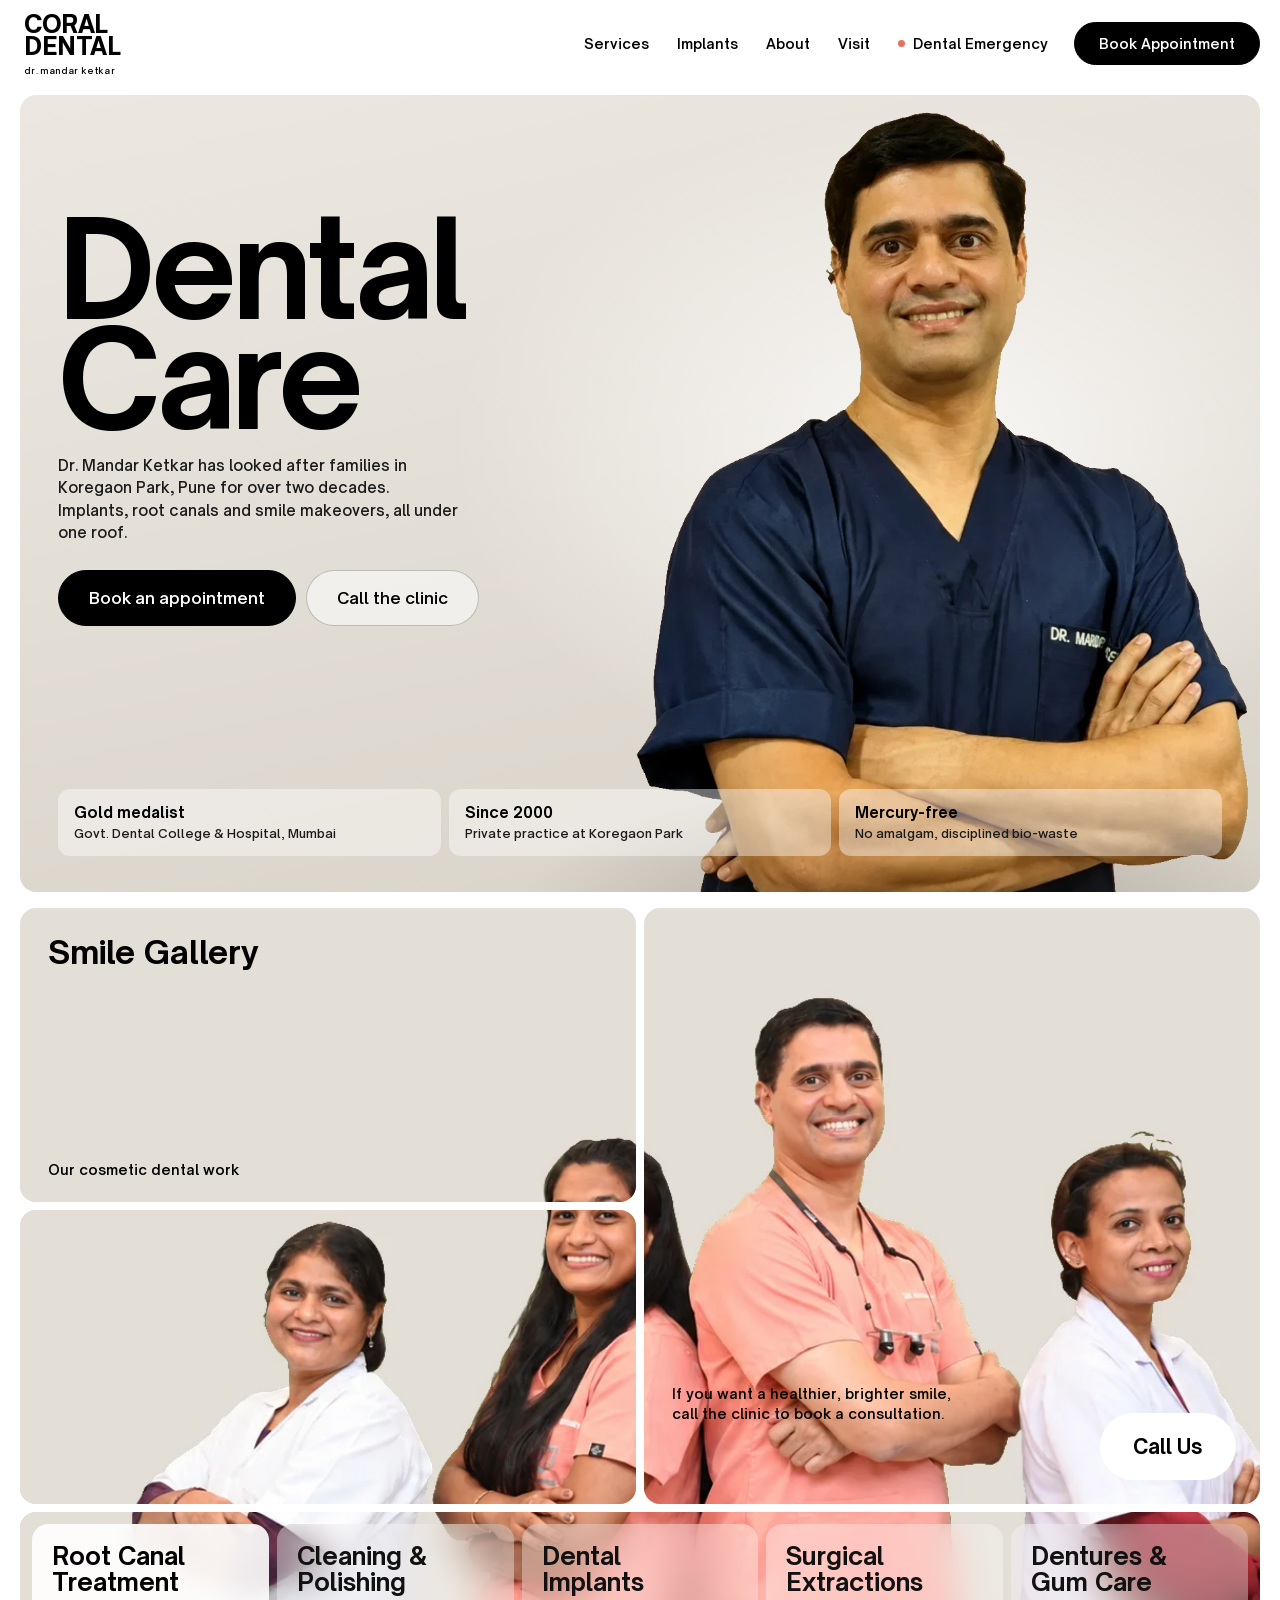
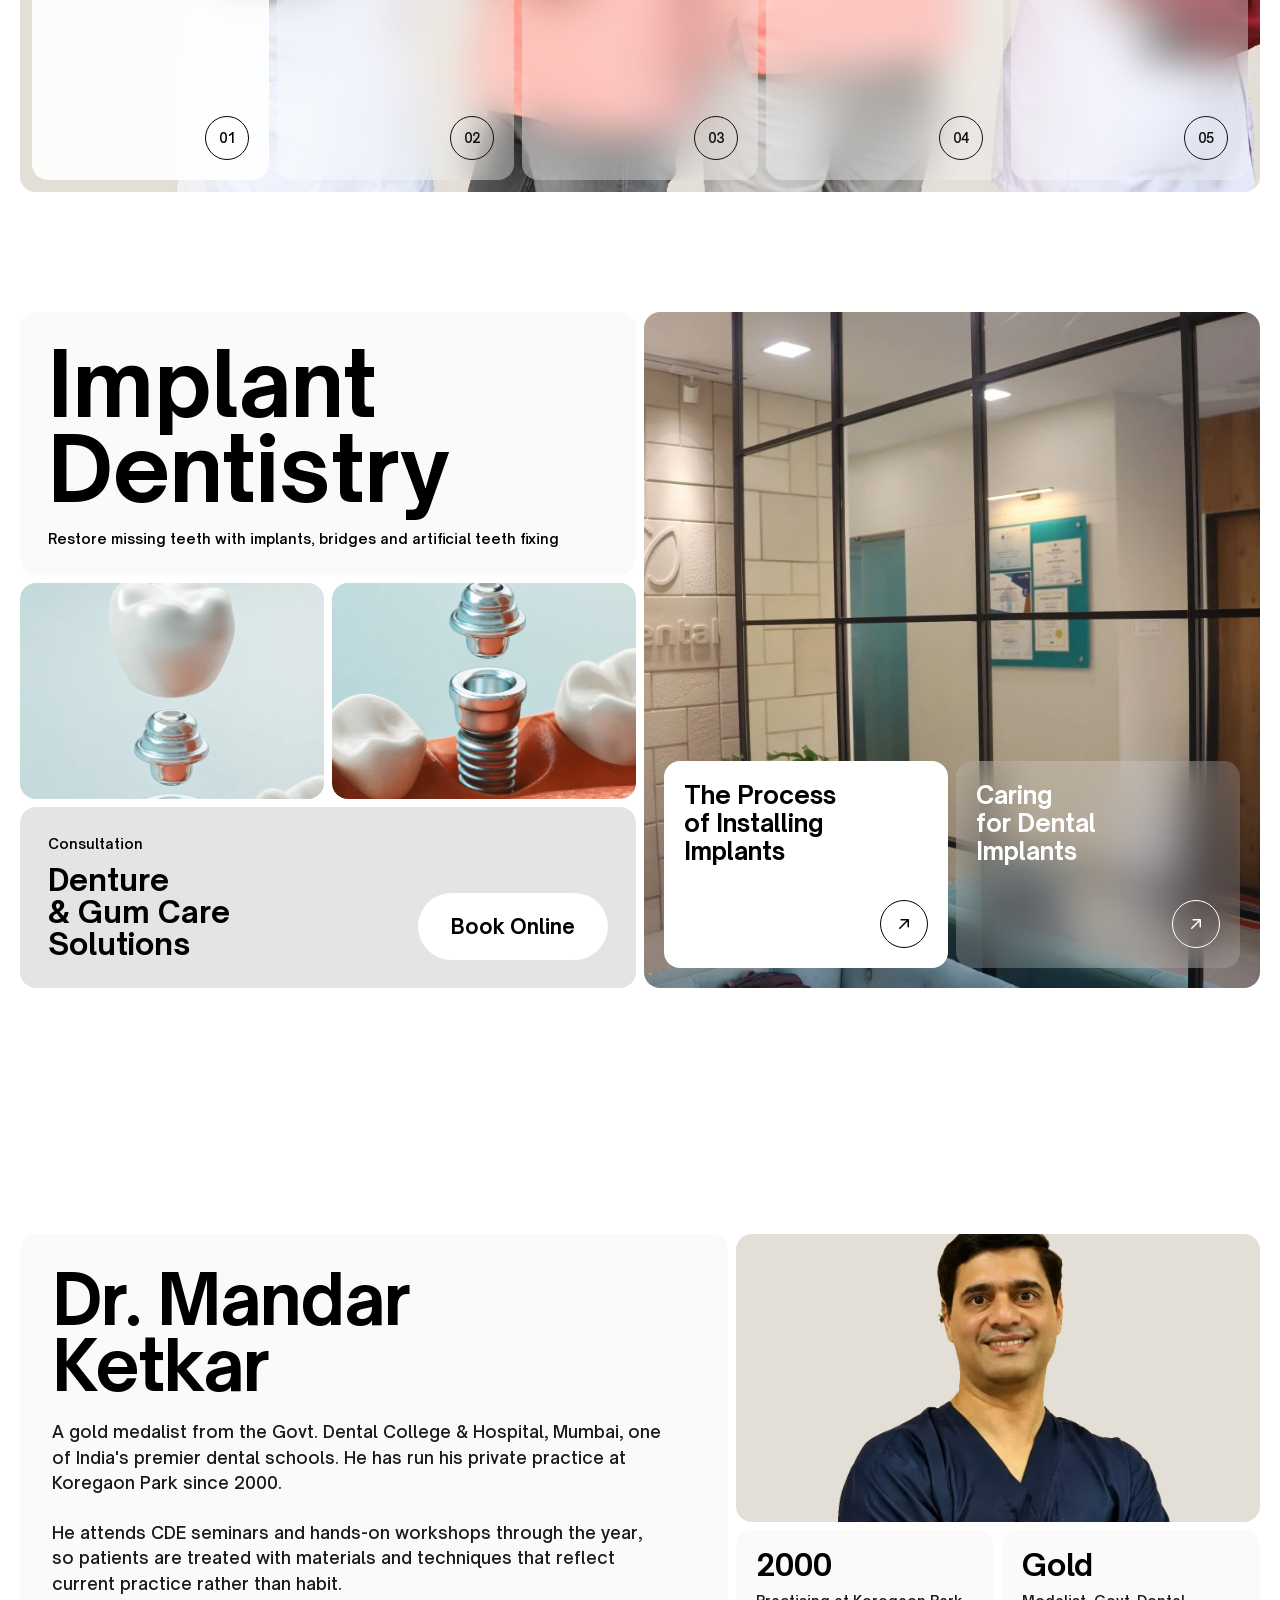
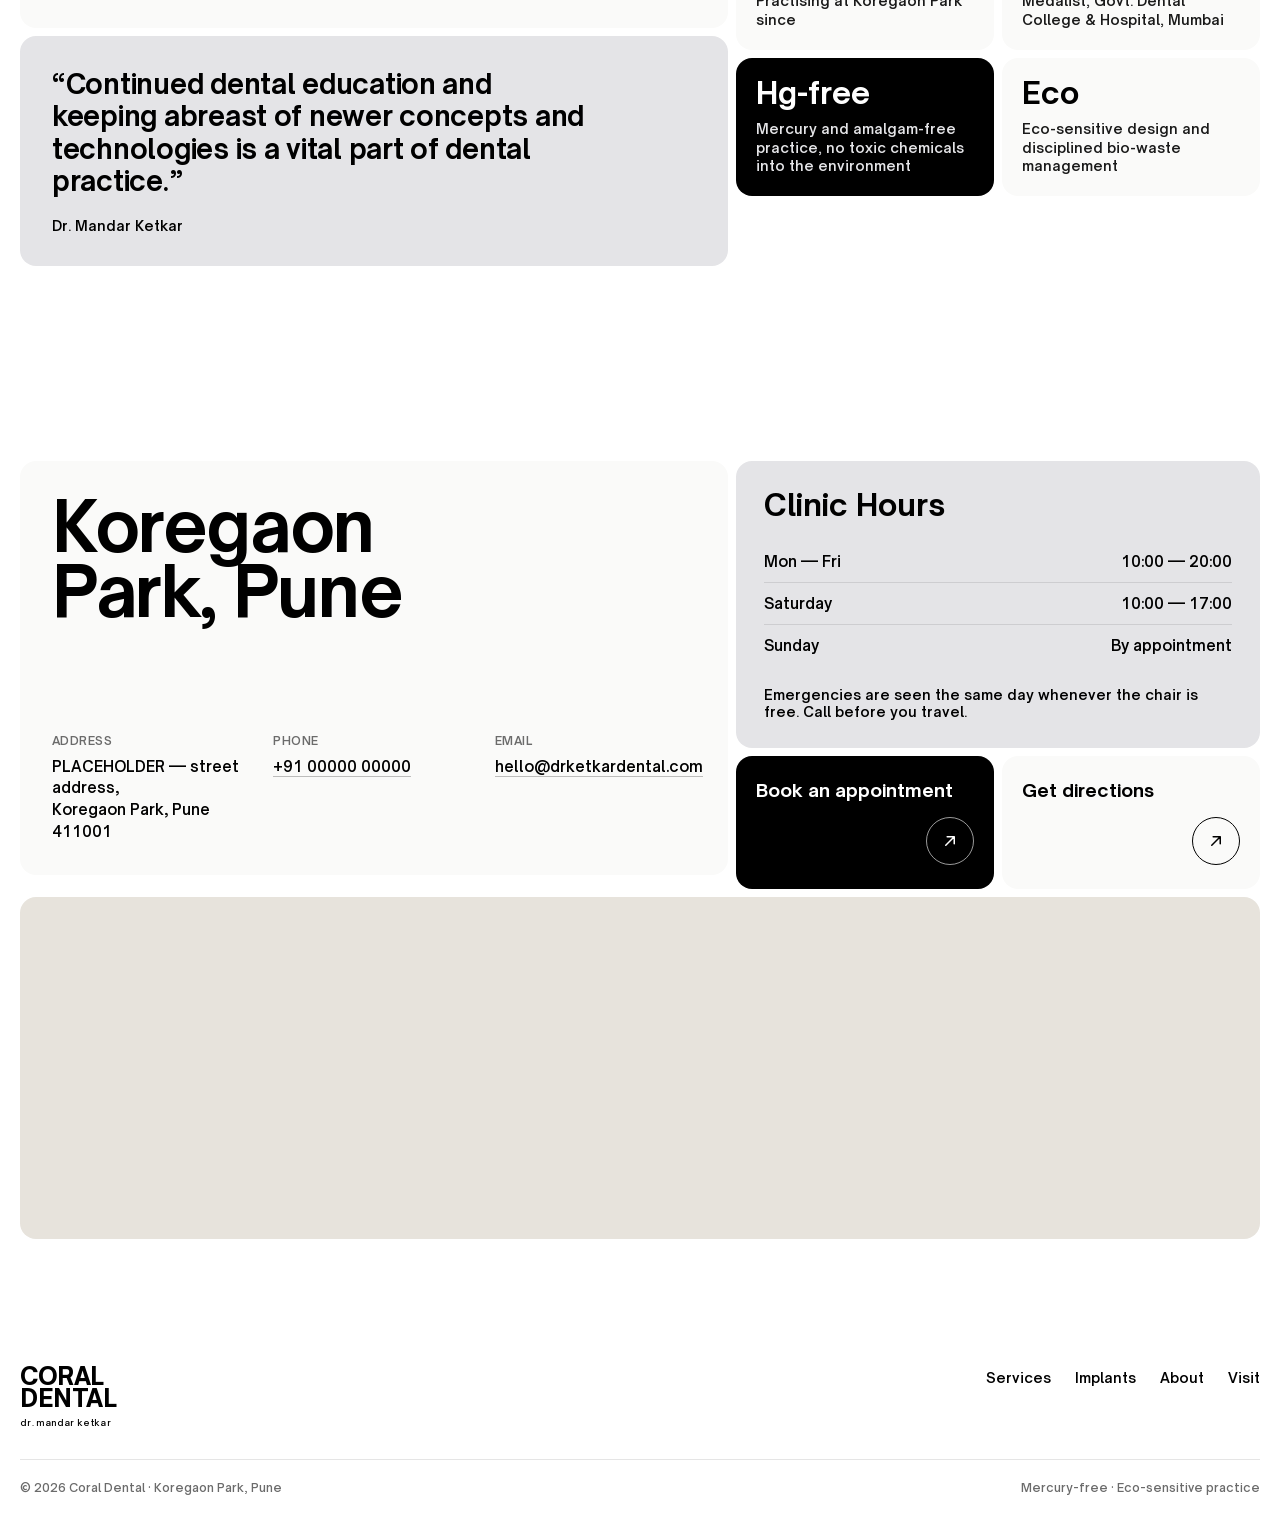
==== index.html @ dda23f28 "feat: photo-backdrop mobile layout, drop splash and makeover caption Mobile is where this clinic wil" ====
<!DOCTYPE html>
<html lang="en">
<head>
<script>document.documentElement.className = 'js';</script>
<meta charset="utf-8">
<meta name="viewport" content="width=device-width, initial-scale=1, viewport-fit=cover">
<title>Coral Dental — Dr. Mandar Ketkar · Implant &amp; Family Dentistry, Koregaon Park, Pune</title>
<meta name="description" content="Coral Dental, the practice of Dr. Mandar Ketkar, gold medalist from Govt. Dental College &amp; Hospital, Mumbai. Implants, root canals, smile makeovers and gentle family dentistry at Koregaon Park, Pune since 2000. Mercury-free practice.">
<meta name="theme-color" content="#ffffff">
<!-- PLACEHOLDER canonical — repoint at the clinic's own domain once it is live -->
<link rel="canonical" href="https://skipary.github.io/Drketan/">

<!-- Open Graph / social -->
<meta property="og:type" content="website">
<meta property="og:title" content="Coral Dental, Dr. Mandar Ketkar · Koregaon Park, Pune">
<meta property="og:description" content="Professional dental care with modern equipment and gentle hands. Implants, root canals and smile makeovers since 2000.">
<meta property="og:image" content="https://skipary.github.io/Drketan/assets/img/clinic-interior.webp">
<meta property="og:url" content="https://skipary.github.io/Drketan/">
<meta name="twitter:card" content="summary_large_image">

<link rel="icon" href="data:image/svg+xml,%3Csvg xmlns='http://www.w3.org/2000/svg' viewBox='0 0 32 32'%3E%3Crect width='32' height='32' rx='8' fill='%23E8705F'/%3E%3Ctext x='16' y='23' font-family='system-ui,sans-serif' font-size='18' font-weight='800' fill='%23fff' text-anchor='middle'%3EC%3C/text%3E%3C/svg%3E">

<!-- Open Sauce One is self-hosted (see assets/fonts/OFL.txt) — the design's
     typeface, real weights, no third-party font CDN. -->
<link rel="preload" as="font" type="font/woff2" href="assets/fonts/open-sauce-one-600.woff2" crossorigin>
<link rel="preload" as="font" type="font/woff2" href="assets/fonts/open-sauce-one-700.woff2" crossorigin>
<link rel="preload" as="image" href="assets/img/hero-doctor.webp" fetchpriority="high">
<link rel="stylesheet" href="styles/base.css">
<link rel="stylesheet" href="styles/sections.css">
<link rel="stylesheet" href="styles/content.css">
</head>
<body>

<!--
  ─────────────────────────────────────────────────────────────
  TODO before go-live — replace the placeholder contact details.
  They appear in: the JSON-LD block below, the .site-header,
  the #visit section, the booking dialog and the footer.
  Search for "PLACEHOLDER" to find every one.
  ─────────────────────────────────────────────────────────────
-->
<script type="application/ld+json">
{
  "@context": "https://schema.org",
  "@type": "Dentist",
  "name": "Coral Dental",
  "description": "Family and implant dentistry at Koregaon Park, Pune. Mercury-free, eco-sensitive practice run by Dr. Mandar Ketkar since 2000.",
  "url": "https://skipary.github.io/Drketan/",
  "image": "https://skipary.github.io/Drketan/assets/img/clinic-interior.webp",
  "telephone": "+91-00000-00000",
  "priceRange": "₹₹",
  "address": {
    "@type": "PostalAddress",
    "streetAddress": "PLACEHOLDER — street address",
    "addressLocality": "Koregaon Park, Pune",
    "addressRegion": "Maharashtra",
    "postalCode": "411001",
    "addressCountry": "IN"
  },
  "founder": { "@type": "Person", "name": "Dr. Mandar Ketkar", "jobTitle": "Dental Surgeon" },
  "medicalSpecialty": "Dentistry",
  "availableService": [
    { "@type": "MedicalProcedure", "name": "Root Canal Treatment" },
    { "@type": "MedicalProcedure", "name": "Cleaning & Polishing" },
    { "@type": "MedicalProcedure", "name": "Dental Implants" },
    { "@type": "MedicalProcedure", "name": "Surgical Extractions" },
    { "@type": "MedicalProcedure", "name": "Dentures & Gum Care" }
  ],
  "openingHoursSpecification": [
    { "@type": "OpeningHoursSpecification", "dayOfWeek": ["Monday","Tuesday","Wednesday","Thursday","Friday"], "opens": "10:00", "closes": "20:00" },
    { "@type": "OpeningHoursSpecification", "dayOfWeek": "Saturday", "opens": "10:00", "closes": "17:00" }
  ]
}
</script>

<a class="skip-link" href="#main">Skip to content</a>

<header class="site-header" id="siteHeader">
  <a class="logo" href="#top" aria-label="Coral Dental — home">
    <span class="logo__line">Coral</span>
    <span class="logo__line">Dental</span>
    <span class="logo__sub">dr. mandar ketkar</span>
  </a>

  <nav class="site-nav" id="siteNav" aria-label="Primary">
    <a href="#services">Services</a>
    <a href="#implants">Implants</a>
    <a href="#about">About</a>
    <a href="#visit">Visit</a>
    <!-- PLACEHOLDER phone -->
    <a class="nav-emergency" href="tel:+910000000000"><span class="pulse" aria-hidden="true"></span>Dental Emergency</a>
    <button class="btn btn--dark" data-book>Book Appointment</button>
  </nav>

  <button class="nav-toggle" id="navToggle" aria-expanded="false" aria-controls="siteNav" aria-label="Open menu">
    <span></span><span></span>
  </button>
</header>

<main id="main">

  <!-- ── 1. Hero ─────────────────────────────────────────── -->
  <section class="sect sect--hero" id="top" data-sect="1">
    <div class="hero-panel">
      <div class="hero-glow" aria-hidden="true"></div>
      <div class="mask" data-mask="1" data-mobile-pos="50% 100%" data-mobile-size="contain"></div>
      <div class="hero-ground" aria-hidden="true"></div>

      <div class="hero-block">
        <h1 class="hero-title">
          <span class="rise" style="--i:0">Dental</span>
          <span class="rise" style="--i:1">Care</span>
        </h1>
        <p class="hero-lede rise" style="--i:2">Dr. Mandar Ketkar has looked after families in Koregaon Park, Pune for over two decades. Implants, root canals and smile makeovers, all under one roof.</p>
        <div class="hero-cta rise" style="--i:3">
          <button class="btn btn--dark btn--lg" data-book>Book an appointment</button>
          <!-- PLACEHOLDER phone -->
          <a class="btn btn--ghost btn--lg" href="tel:+910000000000">Call the clinic</a>
        </div>
      </div>

      <ul class="hero-proof rise" style="--i:4">
        <li><strong>Gold medalist</strong><span>Govt. Dental College &amp; Hospital, Mumbai</span></li>
        <li><strong>Since 2000</strong><span>Private practice at Koregaon Park</span></li>
        <li><strong>Mercury-free</strong><span>No amalgam, disciplined bio-waste</span></li>
      </ul>
    </div>
  </section>

  <!-- ── 2. Team + services ──────────────────────────────── -->
  <section class="sect sect--services" id="services" data-sect="2" aria-labelledby="servicesHeading">
    <div class="services-grid">

      <div class="tile tile--gallery">
        <div class="mask" data-mask="2" data-focal="0.5" data-mobile-pos="50% 18%"></div>
        <h2 class="tile__title" id="servicesHeading">Smile Gallery</h2>
        <span class="tile__note">Our cosmetic dental work</span>
      </div>

      <div class="tile tile--call">
        <div class="mask" data-mask="2" data-focal="0.5" data-mobile-pos="58% 14%"></div>
        <p class="tile__copy">If you want a healthier, brighter smile, <br>call the clinic to book a consultation.</p>
        <!-- PLACEHOLDER phone -->
        <a class="btn btn--light tile__cta" href="tel:+910000000000">Call Us</a>
      </div>

      <!-- No caption here: the type was covering two of the team's faces. -->
      <div class="tile tile--makeover">
        <div class="mask" data-mask="2" data-focal="0.5"></div>
      </div>

      <div class="tile tile--treatments">
        <div class="mask" data-mask="2" data-focal="0.5" data-mobile-pos="50% 26%"></div>
        <ul class="treatments">
          <li class="treatment treatment--solid"><h3>Root Canal <br>Treatment</h3><span class="treatment__num">01</span></li>
          <li class="treatment"><h3>Cleaning &amp; <br>Polishing</h3><span class="treatment__num">02</span></li>
          <li class="treatment"><h3>Dental <br>Implants</h3><span class="treatment__num">03</span></li>
          <li class="treatment"><h3>Surgical <br>Extractions</h3><span class="treatment__num">04</span></li>
          <li class="treatment"><h3>Dentures &amp; <br>Gum Care</h3><span class="treatment__num">05</span></li>
        </ul>
      </div>

    </div>
  </section>

  <!-- ── 3. Implant dentistry ────────────────────────────── -->
  <section class="sect sect--implants" id="implants" data-sect="3" aria-labelledby="implantsHeading">
    <div class="implants-grid">

      <div class="implants-col">
        <div class="card card--paper implants-intro">
          <h2 class="display" id="implantsHeading">Implant<br>Dentistry</h2>
          <p class="card__note">Restore missing teeth with implants, bridges and artificial teeth fixing</p>
        </div>

        <div class="implants-shots">
          <figure><img src="assets/img/implant-1.webp" alt="Close-up of a dental implant crown being seated" loading="lazy" width="1280" height="1280"></figure>
          <figure><img src="assets/img/implant-2.webp" alt="Cross-section showing a titanium implant post in the jaw" loading="lazy" width="1280" height="1280"></figure>
        </div>

        <div class="card card--mist implants-consult">
          <div>
            <p class="card__note">Consultation</p>
            <h3 class="card__heading">Denture<br>&amp; Gum Care<br>Solutions</h3>
          </div>
          <button class="btn btn--light" data-book>Book Online</button>
        </div>
      </div>

      <div class="implants-photo">
        <img src="assets/img/clinic-interior.webp" alt="Reception and waiting area at Coral Dental" loading="lazy" width="1280" height="853">
        <div class="photo-cards">
          <article class="photo-card">
            <h4>The Process<br>of Installing<br>Implants</h4>
            <span class="arrow" aria-hidden="true"><svg width="14" height="14" viewBox="0 0 14 14" fill="none"><path d="M1 7h12m0 0L8 2m5 5L8 12" stroke="currentColor" stroke-width="1.5" stroke-linecap="round" stroke-linejoin="round"/></svg></span>
          </article>
          <article class="photo-card photo-card--glass">
            <h4>Caring<br>for Dental<br>Implants</h4>
            <span class="arrow" aria-hidden="true"><svg width="14" height="14" viewBox="0 0 14 14" fill="none"><path d="M1 7h12m0 0L8 2m5 5L8 12" stroke="currentColor" stroke-width="1.5" stroke-linecap="round" stroke-linejoin="round"/></svg></span>
          </article>
        </div>
      </div>

    </div>
  </section>

  <!-- ── 4. About Dr. Ketkar ─────────────────────────────── -->
  <section class="sect sect--about" id="about" data-sect="4" aria-labelledby="aboutHeading">
    <div class="about-grid">

      <div class="about-col">
        <div class="card card--paper about-bio">
          <div>
            <h2 class="display display--tight" id="aboutHeading">Dr. Mandar<br>Ketkar</h2>
            <p class="prose">A gold medalist from the Govt. Dental College &amp; Hospital, Mumbai, one of India's premier dental schools. He has run his private practice at Koregaon Park since 2000.</p>
          </div>
          <p class="prose">He attends CDE seminars and hands-on workshops through the year, so patients are treated with materials and techniques that reflect current practice rather than habit.</p>
        </div>

        <blockquote class="card card--mist about-quote">
          <p>“Continued dental education and keeping abreast of newer concepts and technologies is a vital part of dental practice.”</p>
          <cite>Dr. Mandar Ketkar</cite>
        </blockquote>
      </div>

      <div class="about-col">
        <div class="about-portrait">
          <img src="assets/img/hero-doctor.webp" alt="Portrait of Dr. Mandar Ketkar" loading="lazy" width="1254" height="1254">
        </div>

        <div class="facts">
          <div class="fact"><span class="fact__value">2000</span><span class="fact__label">Practising at Koregaon Park since</span></div>
          <div class="fact"><span class="fact__value">Gold</span><span class="fact__label">Medalist, Govt. Dental College &amp; Hospital, Mumbai</span></div>
          <div class="fact fact--dark"><span class="fact__value">Hg-free</span><span class="fact__label">Mercury and amalgam-free practice, no toxic chemicals into the environment</span></div>
          <div class="fact"><span class="fact__value">Eco</span><span class="fact__label">Eco-sensitive design and disciplined bio-waste management</span></div>
        </div>
      </div>

    </div>
  </section>

  <!-- ── 5. Visit ────────────────────────────────────────── -->
  <section class="sect sect--visit" id="visit" data-sect="5" aria-labelledby="visitHeading">
    <div class="visit-grid">

      <div class="card card--paper visit-intro">
        <div>
          <h2 class="display display--tight" id="visitHeading">Koregaon<br>Park, Pune</h2>
        </div>
        <dl class="visit-details">
          <div>
            <dt>Address</dt>
            <!-- PLACEHOLDER address -->
            <dd>PLACEHOLDER — street address,<br>Koregaon Park, Pune 411001</dd>
          </div>
          <div>
            <dt>Phone</dt>
            <!-- PLACEHOLDER phone -->
            <dd><a href="tel:+910000000000">+91 00000 00000</a></dd>
          </div>
          <div>
            <dt>Email</dt>
            <!-- PLACEHOLDER email -->
            <dd><a href="mailto:hello@drketkardental.com">hello@drketkardental.com</a></dd>
          </div>
        </dl>
      </div>

      <div class="visit-col">
        <div class="card card--mist visit-hours">
          <h3 class="card__heading">Clinic Hours</h3>
          <ul class="hours">
            <li><span>Mon — Fri</span><span>10:00 — 20:00</span></li>
            <li><span>Saturday</span><span>10:00 — 17:00</span></li>
            <li><span>Sunday</span><span>By appointment</span></li>
          </ul>
          <p class="card__note">Emergencies are seen the same day whenever the chair is free. Call before you travel.</p>
        </div>

        <div class="visit-actions">
          <button class="card card--dark action" data-book>
            <span class="action__label">Book an appointment</span>
            <span class="arrow arrow--light" aria-hidden="true"><svg width="14" height="14" viewBox="0 0 14 14" fill="none"><path d="M1 7h12m0 0L8 2m5 5L8 12" stroke="currentColor" stroke-width="1.5" stroke-linecap="round" stroke-linejoin="round"/></svg></span>
          </button>
          <!-- PLACEHOLDER map query -->
          <a class="card card--paper action" href="https://www.google.com/maps/search/?api=1&query=Dr+Ketkar+Dental+Clinic+Koregaon+Park+Pune" target="_blank" rel="noopener">
            <span class="action__label">Get directions</span>
            <span class="arrow" aria-hidden="true"><svg width="14" height="14" viewBox="0 0 14 14" fill="none"><path d="M1 7h12m0 0L8 2m5 5L8 12" stroke="currentColor" stroke-width="1.5" stroke-linecap="round" stroke-linejoin="round"/></svg></span>
          </a>
        </div>
      </div>

      <div class="visit-map">
        <!-- PLACEHOLDER map query — swap for the clinic's exact pin -->
        <iframe
          title="Map showing Coral Dental in Koregaon Park, Pune"
          src="https://www.google.com/maps?q=Koregaon%20Park%2C%20Pune&output=embed"
          loading="lazy" referrerpolicy="no-referrer-when-downgrade"></iframe>
      </div>

    </div>
  </section>

</main>

<footer class="site-footer">
  <div class="footer-top">
    <a class="logo logo--footer" href="#top">
      <span class="logo__line">Coral</span>
      <span class="logo__line">Dental</span>
      <span class="logo__sub">dr. mandar ketkar</span>
    </a>
    <nav class="footer-nav" aria-label="Footer">
      <a href="#services">Services</a>
      <a href="#implants">Implants</a>
      <a href="#about">About</a>
      <a href="#visit">Visit</a>
    </nav>
  </div>
  <div class="footer-bottom">
    <span>© <span id="year">2026</span> Coral Dental · Koregaon Park, Pune</span>
    <span>Mercury-free · Eco-sensitive practice</span>
  </div>
</footer>

<!-- Booking: no backend, so the form hands off to WhatsApp or the phone -->
<dialog class="booking" id="booking" aria-labelledby="bookingTitle">
  <form method="dialog" class="booking__close-form">
    <button class="booking__close" aria-label="Close">&times;</button>
  </form>
  <h2 class="card__heading" id="bookingTitle">Book an<br>appointment</h2>
  <p class="card__note">Send the details straight to the clinic — we confirm the slot by reply.</p>
  <form class="booking__form" id="bookingForm">
    <label>Your name
      <input type="text" name="name" required autocomplete="name" placeholder="Full name">
    </label>
    <label>Phone
      <input type="tel" name="phone" required autocomplete="tel" inputmode="tel" placeholder="+91 00000 00000">
    </label>
    <label>Treatment
      <select name="treatment">
        <option>General check-up</option>
        <option>Root canal treatment</option>
        <option>Cleaning &amp; polishing</option>
        <option>Dental implants</option>
        <option>Surgical extraction</option>
        <option>Dentures &amp; gum care</option>
        <option>Smile makeover</option>
        <option>Dental emergency</option>
      </select>
    </label>
    <label>Preferred date
      <input type="date" name="date">
    </label>
    <div class="booking__actions">
      <button type="submit" class="btn btn--dark">Send on WhatsApp</button>
      <!-- PLACEHOLDER phone -->
      <a class="btn btn--outline" href="tel:+910000000000">Call the clinic</a>
    </div>
  </form>
</dialog>

<script src="scripts/main.js" defer></script>
</body>
</html>
---- styles/base.css ----
/* ==========================================================================
   base.css — design tokens, reset, shared primitives, header, footer, dialog
   Tokens mirror the Claude Design handoff: 16px radii, 8px gutters, 20px rails.
   ========================================================================== */

/* Open Sauce One by Marcelo Magalhães, SIL OFL 1.1 — assets/fonts/OFL.txt.
   Subset to latin; only the five weights the site actually uses. */
@font-face { font-family: 'Open Sauce One'; src: url('../assets/fonts/open-sauce-one-400.woff2') format('woff2'); font-weight: 400; font-style: normal; font-display: swap; }
@font-face { font-family: 'Open Sauce One'; src: url('../assets/fonts/open-sauce-one-500.woff2') format('woff2'); font-weight: 500; font-style: normal; font-display: swap; }
@font-face { font-family: 'Open Sauce One'; src: url('../assets/fonts/open-sauce-one-600.woff2') format('woff2'); font-weight: 600; font-style: normal; font-display: swap; }
@font-face { font-family: 'Open Sauce One'; src: url('../assets/fonts/open-sauce-one-700.woff2') format('woff2'); font-weight: 700; font-style: normal; font-display: swap; }
@font-face { font-family: 'Open Sauce One'; src: url('../assets/fonts/open-sauce-one-800.woff2') format('woff2'); font-weight: 800; font-style: normal; font-display: swap; }

:root {
  --ink:        #000;
  --ink-soft:   #1a1a1a;
  --ink-mute:   #6b6b6b;
  --paper:      #fafaf9;   /* light card */
  --mist:       #e4e4e7;   /* grey card */
  --sand:       #e3ded6;   /* photo backdrop */
  --sand-warm:  #e7e3dc;
  --white:      #fff;

  /* The clinic is named Coral and the team wears it — sampled from the
     scrubs in team-section2.webp. Accent only; too light for body text. */
  --coral:      #e8705f;
  --coral-deep: #b8442f;   /* passes AA on light surfaces */

  --gap:  8px;
  --rail: 20px;
  --r:    16px;
  --r-pill: 9999px;

  --header-h: 96px;
  --ease: cubic-bezier(0.16, 1, 0.3, 1);

  --fs-body: 14px;
  --fs-prose: 17px;
}

@media (max-width: 900px) {
  :root { --rail: 12px; --header-h: 84px; }
}

*, *::before, *::after { box-sizing: border-box; }

html {
  scroll-behavior: smooth;
  scroll-padding-top: calc(var(--header-h) + 8px);
  -webkit-text-size-adjust: 100%;
}

body {
  margin: 0;
  background: var(--white);
  color: var(--ink);
  font-family: 'Open Sauce One', system-ui, -apple-system, sans-serif;
  font-size: var(--fs-body);
  -webkit-font-smoothing: antialiased;
  -moz-osx-font-smoothing: grayscale;
  overflow-x: hidden;
}

h1, h2, h3, h4, p, figure, blockquote, dl, dd { margin: 0; }
ul { margin: 0; padding: 0; list-style: none; }
img { max-width: 100%; display: block; }
button { font: inherit; color: inherit; }

a { color: inherit; text-decoration: none; transition: color .2s; }
a:hover { color: var(--ink-mute); }

:focus-visible {
  outline: 2px solid var(--ink);
  outline-offset: 3px;
  border-radius: 4px;
}

/* Browser chrome ships with defaults that belong to no design system.
   Selection, caret, scrollbar and numerals are part of the page too. */
::selection { background: var(--coral); color: var(--white); }
::-moz-selection { background: var(--coral); color: var(--white); }

html {
  caret-color: var(--ink);
  scrollbar-width: thin;
  scrollbar-color: rgba(0, 0, 0, .32) transparent;
}
::-webkit-scrollbar { width: 10px; height: 10px; }
::-webkit-scrollbar-track { background: transparent; }
::-webkit-scrollbar-thumb {
  background: rgba(0, 0, 0, .26);
  border: 3px solid var(--white);
  border-radius: var(--r-pill);
}
::-webkit-scrollbar-thumb:hover { background: rgba(0, 0, 0, .45); }

.skip-link {
  position: fixed; top: 8px; left: 8px; z-index: 200;
  padding: 10px 16px; background: var(--ink); color: var(--white);
  border-radius: var(--r-pill); font-weight: 600;
  transform: translateY(-200%); transition: transform .2s;
}
.skip-link:focus-visible { transform: none; color: var(--white); }

/* ── Buttons ────────────────────────────────────────────────────────────── */

.btn {
  display: inline-flex; align-items: center; justify-content: center;
  border: 1px solid transparent; border-radius: var(--r-pill);
  font-family: inherit; font-weight: 600; white-space: nowrap; cursor: pointer;
  transition: background-color .2s, color .2s, transform .2s, border-color .2s;
}
.btn--dark {
  padding: 12px 24px; font-size: 14px;
  background: var(--ink); border-color: var(--ink); color: var(--white);
}
.btn--dark:hover { background: var(--white); color: var(--ink); }

.btn--light {
  padding: 20px 32px; font-size: 20px; font-weight: 700;
  background: var(--white); color: var(--ink);
}
.btn--light:hover { transform: scale(1.05); color: var(--ink); }

.btn--outline {
  padding: 12px 24px; font-size: 14px;
  background: transparent; border-color: var(--ink); color: var(--ink);
}
.btn--outline:hover { background: var(--ink); color: var(--white); }

.btn--ghost {
  background: rgba(255, 255, 255, .55);
  border-color: rgba(0, 0, 0, .22);
  color: var(--ink);
  backdrop-filter: blur(10px);
  -webkit-backdrop-filter: blur(10px);
}
.btn--ghost:hover { background: var(--ink); border-color: var(--ink); color: var(--white); }

.btn--lg { padding: 17px 30px; font-size: 16px; }

/* ── Entrance ───────────────────────────────────────────────────────────── */
/* Guarded on html.js so a failed script can never leave the hero blank. */

.js .rise { opacity: 0; transform: translateY(20px); }
.js [data-ready] .rise { animation: rise .75s var(--ease) forwards; animation-delay: calc(var(--i, 0) * 75ms); }
@keyframes rise { to { opacity: 1; transform: none; } }

/* ── Header ─────────────────────────────────────────────────────────────── */

.site-header {
  position: fixed; top: 0; left: 0; right: 0; z-index: 50;
  display: flex; align-items: center; justify-content: space-between;
  padding: 12px var(--rail) 12px 24px;
  background: rgba(255, 255, 255, .82);
  backdrop-filter: blur(12px);
  -webkit-backdrop-filter: blur(12px);
  transition: transform .35s var(--ease), box-shadow .3s;
}
.site-header[data-hidden] { transform: translateY(-102%); }
.site-header[data-scrolled] { box-shadow: 0 1px 0 rgba(0, 0, 0, .07); }

.logo { display: flex; flex-direction: column; }
.logo:hover { color: inherit; }
.logo__line {
  font-size: 24px; font-weight: 800; text-transform: uppercase;
  letter-spacing: -.02em; line-height: 1;
}
.logo__line + .logo__line { margin-top: -2px; }
.logo__sub { font-size: 9px; font-weight: 500; line-height: 1; margin-top: 8px; letter-spacing: .04em; }

.site-nav { display: flex; align-items: center; gap: 24px; }
/* padding keeps text links at a 24px minimum tap target */
.site-nav > a { display: inline-flex; align-items: center; min-height: 26px; padding: 5px 2px; font-size: 14px; font-weight: 600; }

.nav-emergency { display: inline-flex; align-items: center; gap: 8px; }
.pulse {
  width: 7px; height: 7px; border-radius: 50%; background: var(--coral);
  box-shadow: 0 0 0 0 rgba(232, 112, 95, .6);
  animation: pulse 2s infinite;
}
@keyframes pulse {
  70%  { box-shadow: 0 0 0 8px rgba(232, 112, 95, 0); }
  100% { box-shadow: 0 0 0 0 rgba(232, 112, 95, 0); }
}

.nav-toggle {
  display: none;
  width: 44px; height: 44px; padding: 0;
  background: none; border: 1px solid var(--ink); border-radius: var(--r-pill);
  cursor: pointer;
}
.nav-toggle span {
  display: block; width: 18px; height: 1.5px; margin: 4px auto;
  background: var(--ink); transition: transform .3s var(--ease), opacity .2s;
}
.nav-toggle[aria-expanded="true"] span:first-child { transform: translateY(5.5px) rotate(45deg); }
.nav-toggle[aria-expanded="true"] span:last-child  { transform: translateY(-5.5px) rotate(-45deg); }

@media (max-width: 900px) {
  .nav-toggle { display: block; }
  .site-nav {
    position: fixed; inset: var(--header-h) 0 auto 0;
    flex-direction: column; align-items: stretch; gap: 0;
    padding: 8px var(--rail) 20px;
    background: rgba(255, 255, 255, .98);
    backdrop-filter: blur(16px);
    -webkit-backdrop-filter: blur(16px);
    box-shadow: 0 20px 40px -24px rgba(0, 0, 0, .35);
    transform: translateY(-8px); opacity: 0; visibility: hidden;
    transition: opacity .25s var(--ease), transform .25s var(--ease), visibility .25s;
  }
  .site-nav[data-open] { transform: none; opacity: 1; visibility: visible; }
  .site-nav > a { padding: 16px 4px; font-size: 20px; font-weight: 700; border-bottom: 1px solid rgba(0, 0, 0, .08); }
  .site-nav .btn--dark { margin-top: 16px; padding: 16px 24px; font-size: 16px; }
}

/* ── Footer ─────────────────────────────────────────────────────────────── */

.site-footer { padding: 64px var(--rail) 28px; }
.footer-top {
  display: flex; flex-wrap: wrap; align-items: flex-start;
  justify-content: space-between; gap: 32px;
  padding-bottom: 32px; border-bottom: 1px solid rgba(0, 0, 0, .1);
}
.footer-nav { display: flex; flex-wrap: wrap; gap: 8px 24px; font-size: 14px; font-weight: 600; }
.footer-nav a { display: inline-flex; align-items: center; min-height: 26px; }
.footer-bottom {
  display: flex; flex-wrap: wrap; justify-content: space-between; gap: 8px;
  padding-top: 20px; font-size: 12px; font-weight: 500; color: var(--ink-mute);
}

/* ── Booking dialog ─────────────────────────────────────────────────────── */

.booking {
  width: min(440px, calc(100vw - 24px));
  padding: 32px; border: none; border-radius: var(--r);
  background: var(--paper); color: var(--ink);
}
.booking::backdrop { background: rgba(0, 0, 0, .45); backdrop-filter: blur(4px); }
.booking[open] { animation: dialog-in .35s var(--ease); }
@keyframes dialog-in { from { opacity: 0; transform: translateY(12px) scale(.98); } }

.booking__close-form { position: absolute; top: 16px; right: 16px; }
.booking__close {
  width: 36px; height: 36px; padding: 0; font-size: 22px; line-height: 1;
  background: none; border: 1px solid rgba(0, 0, 0, .2); border-radius: var(--r-pill);
  cursor: pointer; transition: background-color .2s, color .2s;
}
.booking__close:hover { background: var(--ink); color: var(--white); }

.booking .card__note { margin: 12px 0 20px; }
.booking__form { display: flex; flex-direction: column; gap: 14px; }
.booking__form label {
  display: flex; flex-direction: column; gap: 6px;
  font-size: 13px; font-weight: 600;
}
.booking__form input,
.booking__form select {
  padding: 13px 14px; font: inherit; font-size: 15px; font-weight: 500;
  background: var(--white); color: var(--ink);
  border: 1px solid rgba(0, 0, 0, .16); border-radius: 10px;
}
.booking__form input:focus-visible,
.booking__form select:focus-visible { outline-offset: 0; border-color: var(--ink); }
.booking__actions { display: flex; flex-wrap: wrap; gap: 10px; margin-top: 6px; }
.booking__actions .btn { flex: 1; }

/* Scroll reveals start at opacity 0 via JS; make sure print never catches a
   section mid-reveal. */
@media print {
  .rise { opacity: 1 !important; transform: none !important; animation: none !important; }
  .site-header, .booking { display: none !important; }
}

/* ── Motion preferences ─────────────────────────────────────────────────── */

@media (prefers-reduced-motion: reduce) {
  html { scroll-behavior: auto; }
  *, *::before, *::after {
    animation-duration: .001ms !important;
    animation-iteration-count: 1 !important;
    transition-duration: .001ms !important;
  }
}
---- styles/sections.css ----
/* ==========================================================================
   sections.css — the two viewport-locked sections that share one photograph
   across their tiles (hero + services). Positioning of `.mask` is computed in
   scripts/main.js; everything else lives here.
   ========================================================================== */

.sect {
  width: 100%;
  padding: var(--gap) var(--rail);
  display: flex;
  flex-direction: column;
  gap: var(--gap);
}

.mask {
  position: absolute;
  inset: 0;
  background-color: var(--sand);
  background-repeat: no-repeat;
}

/* ── 1. Hero ────────────────────────────────────────────────────────────── */

.sect--hero {
  height: 100vh;
  height: 100svh;
  overflow: hidden;
  padding-top: calc(var(--header-h) + var(--gap));
  position: relative;
}

.hero-panel {
  position: relative;
  flex: 1;
  min-height: 300px;
  border-radius: var(--r);
  overflow: hidden;
  /* the flat swatch reads as a placeholder; a warm-to-cool wash gives it air */
  background: linear-gradient(168deg, #ece8e1 0%, #e3ded6 46%, #d8d2c8 100%);
  display: flex;
  flex-direction: column;
  justify-content: center;
  padding: clamp(20px, 4vh, 48px) clamp(20px, 3vw, 44px);
  isolation: isolate;
}

/* Light bloom behind the portrait so he sits in the frame instead of on it. */
.hero-glow {
  position: absolute;
  inset: 0;
  z-index: 1;
  background: radial-gradient(58% 62% at 74% 44%, rgba(255, 255, 255, .78), rgba(255, 255, 255, 0) 68%);
}
/* …and a contact shadow where he meets the bottom edge. */
.hero-ground {
  position: absolute;
  inset: auto 0 0 0;
  z-index: 3;
  height: 26%;
  background: radial-gradient(46% 100% at 72% 118%, rgba(58, 48, 36, .3), rgba(58, 48, 36, 0) 72%);
}

.hero-panel > .mask { z-index: 2; background-color: transparent; }
.hero-panel > *:not(.hero-glow):not(.mask):not(.hero-ground) { position: relative; z-index: 10; }

.hero-block { margin-top: auto; margin-bottom: auto; }

.hero-title {
  font-size: min(clamp(3rem, 10.5vw, 10rem), 25vh);
  font-weight: 700;
  line-height: .82;
  letter-spacing: -.035em;
}
.hero-title span { display: block; }

.hero-lede {
  margin-top: clamp(16px, 2.4vh, 26px);
  max-width: 40ch;
  font-size: clamp(15px, 1.15vw, 18px);
  font-weight: 500;
  line-height: 1.5;
  text-wrap: pretty;
  color: var(--ink-soft);
}

.hero-cta { display: flex; flex-wrap: wrap; gap: 10px; margin-top: clamp(18px, 2.8vh, 30px); }

/* Glass chips echo the treatment cards in the next section. */
.hero-proof {
  display: flex;
  gap: var(--gap);
  margin-top: auto;
}
.hero-proof li {
  flex: 1;
  min-width: 0;
  padding: 14px 16px;
  border-radius: 12px;
  background: rgba(255, 255, 255, .42);
  backdrop-filter: blur(14px);
  -webkit-backdrop-filter: blur(14px);
}
.hero-proof strong { display: block; font-size: 15px; font-weight: 700; }
.hero-proof span { display: block; margin-top: 3px; font-size: 12.5px; font-weight: 500; line-height: 1.35; color: var(--ink-soft); }


/* ── 2. Team photo + treatments ─────────────────────────────────────────── */

.sect--services {
  height: 100vh;
  height: 100svh;
  overflow: hidden;
}

.services-grid {
  flex: 1;
  min-height: 0;
  display: grid;
  grid-template-columns: 1fr 1fr;
  grid-template-rows: 1fr 1fr .95fr;
  gap: var(--gap);
}

.tile { position: relative; border-radius: var(--r); overflow: hidden; }
.tile--call { grid-row: span 2; }
.tile--treatments { grid-column: span 2; }

.tile__title { position: absolute; top: 24px; left: 28px; z-index: 10; font-size: 32px; font-weight: 700; }
.tile__note  { position: absolute; bottom: 24px; left: 28px; z-index: 10; font-size: 14px; font-weight: 600; }
.tile__copy  { position: absolute; bottom: 80px; left: 28px; z-index: 10; font-size: 14px; font-weight: 600; line-height: 20px; }
.tile__cta   { position: absolute; bottom: 24px; right: 24px; z-index: 10; }

.treatments {
  position: absolute;
  inset: 0;
  z-index: 10;
  display: flex;
  gap: var(--gap);
  padding: 12px;
}

.treatment {
  flex: 1;
  min-width: 0;
  border-radius: var(--r);
  padding: 20px;
  display: flex;
  flex-direction: column;
  justify-content: space-between;
  gap: 12px;
  color: #111;
  background: rgba(255, 255, 255, .35);
  backdrop-filter: blur(20px);
  -webkit-backdrop-filter: blur(20px);
  transition: background-color .3s var(--ease), transform .3s var(--ease);
}
.treatment--solid {
  color: var(--ink);
  background: rgba(255, 255, 255, .9);
  backdrop-filter: blur(12px);
  -webkit-backdrop-filter: blur(12px);
}
.treatment:hover { background: rgba(255, 255, 255, .92); transform: translateY(-4px); }

.treatment h3 { font-size: clamp(1.1rem, 1.9vw, 2rem); font-weight: 700; line-height: 1.05; }

.treatment__num {
  align-self: flex-end;
  width: 44px;
  height: 44px;
  flex-shrink: 0;
  border-radius: var(--r-pill);
  border: 1px solid currentColor;
  display: flex;
  align-items: center;
  justify-content: center;
  font-size: 13px;
  font-weight: 600;
}

/* ── Responsive ─────────────────────────────────────────────────────────── */

@media (max-width: 1100px) {
  .treatment { padding: 16px; }
  .treatment__num { width: 38px; height: 38px; }
}

@media (max-width: 900px) {
  /* Same idea as desktop: the photograph is the backdrop and the copy sits
     over it. Scrims carry the black type across the picture — the portrait
     is a keyed cut-out, so it fades into the panel with no hard edge. */

  .sect--hero { height: auto; min-height: 100svh; }

  /* --band pins the portrait's height, the fade's end and where the copy
     starts to one number, so they cannot drift apart across devices. */
  .hero-panel {
    --band: clamp(250px, 43vh, 400px);
    padding: 20px;
    justify-content: flex-start;
  }
  .hero-panel > .mask {
    inset: 0 0 auto 0;
    height: var(--band);
  }
  .hero-glow {
    display: block;
    z-index: 4;
    background: linear-gradient(to bottom,
      rgba(235, 231, 224, 0) calc(var(--band) - 104px),
      rgba(235, 231, 224, .86) calc(var(--band) - 30px),
      #ebe7e0 var(--band));
  }
  .hero-ground { display: none; }

  .hero-block { margin: 0; padding-top: calc(var(--band) - 46px); }
  .hero-lede { max-width: none; }
  .hero-cta { flex-direction: column; align-items: stretch; gap: 8px; }
  .hero-cta .btn { width: 100%; }
  /* translucent glass reads muddy over a photograph */
  .hero-cta .btn--ghost { background: rgba(255, 255, 255, .92); }

  .hero-proof { margin-top: 26px; flex-wrap: wrap; gap: 6px; }
  .hero-proof li {
    flex: 0 0 auto;
    padding: 9px 14px;
    border-radius: var(--r-pill);
    background: rgba(255, 255, 255, .72);
  }
  .hero-proof strong { font-size: 13px; }
  .hero-proof span { display: none; }

  /* ── Services ─────────────────────────────────────────────────────────── */

  .sect--services { height: auto; overflow: visible; }
  .services-grid { grid-template-columns: 1fr; grid-template-rows: none; }
  .tile--call, .tile--treatments { grid-row: auto; grid-column: auto; }
  .tile--makeover { display: none; }  /* empty once the caption was removed */

  /* The team photo is 1559x1009. Matching that ratio means cover crops
     nothing horizontally, so all four faces stay in frame. */
  .tile--gallery { aspect-ratio: 1559 / 1009; min-height: 0; }
  .tile--call    { min-height: 52vh; }

  .tile--gallery::after,
  .tile--call::after {
    content: '';
    position: absolute;
    inset: auto 0 0 0;
    z-index: 5;
    pointer-events: none;
  }
  .tile--gallery::after {
    height: 42%;
    background: linear-gradient(to top, rgba(247, 245, 242, .97) 26%, rgba(247, 245, 242, 0));
  }
  .tile--call::after {
    height: 54%;
    background: linear-gradient(to top, rgba(247, 245, 242, .97) 34%, rgba(247, 245, 242, 0));
  }

  .tile__title { top: auto; bottom: 52px; left: 20px; font-size: clamp(26px, 7.5vw, 34px); }
  .tile__note  { bottom: 24px; left: 20px; color: var(--ink-soft); }

  .tile__copy {
    bottom: 92px;
    left: 20px;
    right: 20px;
    font-size: 16px;
    line-height: 1.4;
  }
  .tile__copy br { display: none; }
  .tile__cta {
    left: 20px;
    right: 20px;
    bottom: 22px;
    padding: 16px 24px;
    font-size: 17px;
    background: var(--coral);
    color: var(--white);
  }
  .tile__cta:hover { background: var(--white); color: var(--ink); transform: none; }

  /* All five treatments, stacked as glass cards over the team photograph. */
  .tile--treatments { padding: 10px; }
  .treatments {
    position: relative;
    z-index: 10;
    flex-direction: column;
    padding: 0;
  }
  .treatment {
    flex: 1 1 auto;
    flex-direction: row;
    align-items: center;
    justify-content: space-between;
    gap: 14px;
    padding: 15px 18px;
    background: rgba(255, 255, 255, .62);
  }
  .treatment--solid { background: rgba(255, 255, 255, .92); }
  .treatment:hover { transform: none; }
  .treatment h3 { font-size: 18px; line-height: 1.2; }
  .treatment h3 br { display: none; }
  .treatment__num { align-self: center; width: 36px; height: 36px; font-size: 12px; }
}
---- styles/content.css ----
/* ==========================================================================
   content.css — the document sections that scroll normally:
   implant dentistry, about Dr. Ketkar, and visiting the clinic.
   ========================================================================== */

/* These grids are shorter than a screen on a laptop, so centre them inside the
   full-height section rather than leaving the slack at the bottom. */
.sect--implants,
.sect--about,
.sect--visit {
  min-height: 100vh;
  height: auto;
  overflow: visible;
  justify-content: center;
}

@media (max-width: 900px) {
  .sect--implants,
  .sect--about,
  .sect--visit { min-height: 0; padding-top: 24px; padding-bottom: 24px; }
}

/* ── Shared card primitives ─────────────────────────────────────────────── */

.card { border-radius: var(--r); padding: 28px; }
.card--paper { background: var(--paper); }
.card--mist  { background: var(--mist); }
.card--dark  { background: var(--ink); color: var(--white); }

.card__note    { font-size: 14px; font-weight: 600; }
.card__heading { font-size: 30px; font-weight: 700; line-height: 32px; }

.display {
  font-size: clamp(3rem, 7vw, 6.5rem);
  font-weight: 700;
  line-height: .95;
}
.display--tight {
  font-size: clamp(2.6rem, 5.4vw, 5rem);
  letter-spacing: -.02em;
}

.prose {
  max-width: 56ch;
  font-size: var(--fs-prose);
  font-weight: 500;
  line-height: 1.5;
  text-wrap: pretty;
  color: var(--ink-soft);
}

.arrow {
  align-self: flex-end;
  width: 48px;
  height: 48px;
  flex-shrink: 0;
  border: 1px solid currentColor;
  border-radius: var(--r-pill);
  display: flex;
  align-items: center;
  justify-content: center;
  transition: transform .3s var(--ease);
}
.arrow svg { transform: rotate(-45deg); }

/* ── 3. Implant dentistry ───────────────────────────────────────────────── */

.implants-grid,
.about-grid { display: grid; align-items: start; gap: var(--gap); }
.implants-grid { grid-template-columns: 1fr 1fr; }

.implants-col { display: flex; flex-direction: column; gap: var(--gap); }

.implants-intro {
  display: flex;
  flex-direction: column;
  justify-content: space-between;
  gap: 20px;
}

.implants-shots { display: flex; gap: var(--gap); height: clamp(160px, 24vh, 280px); }
.implants-shots figure {
  flex: 1;
  min-width: 0;
  border-radius: var(--r);
  overflow: hidden;
  background: var(--sand-warm);
}
.implants-shots img { width: 100%; height: 100%; object-fit: cover; }

.implants-consult {
  display: flex;
  align-items: flex-end;
  justify-content: space-between;
  gap: 16px;
  flex-wrap: wrap;
}
.implants-consult .card__note { margin-bottom: 12px; }

.implants-photo {
  position: relative;
  border-radius: var(--r);
  overflow: hidden;
  align-self: stretch;
  min-height: 360px;
  background: var(--sand-warm);
}
.implants-photo > img { width: 100%; height: 100%; object-fit: cover; }

.photo-cards {
  position: absolute;
  bottom: 20px;
  left: 20px;
  right: 20px;
  display: flex;
  gap: var(--gap);
}

.photo-card {
  flex: 1;
  min-width: 0;
  height: clamp(150px, 23vh, 208px);
  padding: 20px;
  border-radius: var(--r);
  background: var(--white);
  display: flex;
  flex-direction: column;
  justify-content: space-between;
  gap: 12px;
}
.photo-card h4 { font-size: 24px; font-weight: 700; line-height: 28px; }
.photo-card:hover .arrow { transform: translate(3px, -3px); }

.photo-card--glass {
  background: rgba(255, 255, 255, .2);
  backdrop-filter: blur(20px);
  -webkit-backdrop-filter: blur(20px);
  color: var(--white);
}

/* ── 4. About ───────────────────────────────────────────────────────────── */

.about-grid { grid-template-columns: 1.15fr .85fr; }
.about-col { display: flex; flex-direction: column; gap: var(--gap); }

.about-bio {
  padding: 32px;
  display: flex;
  flex-direction: column;
  justify-content: space-between;
  gap: 24px;
}
.about-bio .display { margin-bottom: 22px; }

.about-quote {
  padding: 32px;
  display: flex;
  flex-direction: column;
  justify-content: center;
}
.about-quote p {
  max-width: 32ch;
  font-size: clamp(1.25rem, 2.1vw, 2rem);
  font-weight: 700;
  line-height: 1.2;
  letter-spacing: -.01em;
}
.about-quote cite { margin-top: 20px; font-size: 14px; font-weight: 600; font-style: normal; }

.about-portrait {
  border-radius: var(--r);
  overflow: hidden;
  height: clamp(220px, 32vh, 340px);
  background: var(--sand);
}
.about-portrait img { width: 100%; height: 100%; object-fit: cover; object-position: 50% 18%; }

.facts { display: grid; grid-template-columns: 1fr 1fr; gap: var(--gap); }
.fact {
  border-radius: var(--r);
  background: var(--paper);
  padding: 20px;
  display: flex;
  flex-direction: column;
  justify-content: space-between;
  gap: 12px;
}
.fact__value { font-size: 30px; font-weight: 700; line-height: 1; font-variant-numeric: tabular-nums; }
.fact__label { font-size: 14px; font-weight: 600; line-height: 1.35; color: var(--ink-soft); }
.fact--dark { background: var(--ink); }
.fact--dark .fact__value { color: var(--white); }
.fact--dark .fact__label { color: var(--mist); }

/* ── 5. Visit ───────────────────────────────────────────────────────────── */

.visit-grid {
  display: grid;
  grid-template-columns: 1.15fr .85fr;
  grid-template-areas: "intro side" "map map";
  align-items: start;
  gap: var(--gap);
}
.visit-intro { grid-area: intro; }
.visit-col   { grid-area: side; display: flex; flex-direction: column; gap: var(--gap); }
.visit-map   { grid-area: map; }

.visit-intro {
  padding: 32px;
  display: flex;
  flex-direction: column;
  justify-content: space-between;
  gap: 32px;
  min-height: clamp(320px, 46vh, 460px);
}

.visit-details { display: grid; grid-template-columns: repeat(auto-fit, minmax(190px, 1fr)); gap: 20px; }
.visit-details dt { font-size: 12px; font-weight: 600; letter-spacing: .04em; text-transform: uppercase; color: var(--ink-mute); }
.visit-details dd { margin-top: 8px; font-size: 15px; font-weight: 600; line-height: 1.45; }
.visit-details a { border-bottom: 1px solid rgba(0, 0, 0, .25); }

.visit-hours { padding: 28px; }
.visit-hours .card__heading { margin-bottom: 20px; }
.hours { margin-bottom: 20px; }
.hours li {
  display: flex;
  justify-content: space-between;
  gap: 16px;
  padding: 11px 0;
  font-size: 15px;
  font-weight: 600;
  font-variant-numeric: tabular-nums;
  border-bottom: 1px solid rgba(0, 0, 0, .1);
}
.hours li:last-child { border-bottom: none; }

.visit-actions { display: grid; grid-template-columns: 1fr 1fr; gap: var(--gap); }
.action {
  padding: 24px 20px;
  min-height: 132px;
  display: flex;
  flex-direction: column;
  justify-content: space-between;
  align-items: stretch;
  gap: 16px;
  border: none;
  text-align: left;
  cursor: pointer;
  transition: transform .3s var(--ease);
}
.action:hover { transform: translateY(-3px); color: inherit; }
.action:hover .arrow { transform: translate(3px, -3px); }
.action__label { font-size: 18px; font-weight: 700; line-height: 1.2; }
.arrow--light { border-color: rgba(255, 255, 255, .6); }

.visit-map {
  border-radius: var(--r);
  overflow: hidden;
  background: var(--sand-warm);
  height: clamp(260px, 38vh, 420px);
}
.visit-map iframe { width: 100%; height: 100%; border: 0; display: block; filter: grayscale(1) contrast(1.05); }
.visit-map:hover iframe { filter: none; }

/* ── Responsive ─────────────────────────────────────────────────────────── */

@media (max-width: 1100px) {
  .implants-grid,
  .about-grid { grid-template-columns: 1fr; }
  .visit-grid { grid-template-columns: 1fr; grid-template-areas: "intro" "side" "map"; }
  .implants-photo { min-height: clamp(420px, 60vh, 620px); }
  .about-portrait { height: clamp(280px, 42vh, 420px); }
}

@media (max-width: 700px) {
  .card { padding: 22px; }
  .about-bio, .about-quote, .visit-intro { padding: 24px; }
  .card__heading { font-size: 26px; line-height: 30px; }

  .implants-consult { align-items: flex-start; flex-direction: column; }
  .implants-consult .btn--light { align-self: stretch; padding: 18px 28px; font-size: 18px; }

  .photo-cards { flex-direction: column; bottom: 12px; left: 12px; right: 12px; }
  .photo-card { height: auto; flex-direction: row; align-items: center; padding: 16px; }
  .photo-card h4 { font-size: 19px; line-height: 23px; }
  .photo-card .arrow { align-self: center; width: 40px; height: 40px; }

  .facts { grid-template-columns: 1fr; }
  .fact { min-height: 104px; }
  .visit-actions { grid-template-columns: 1fr; }
}
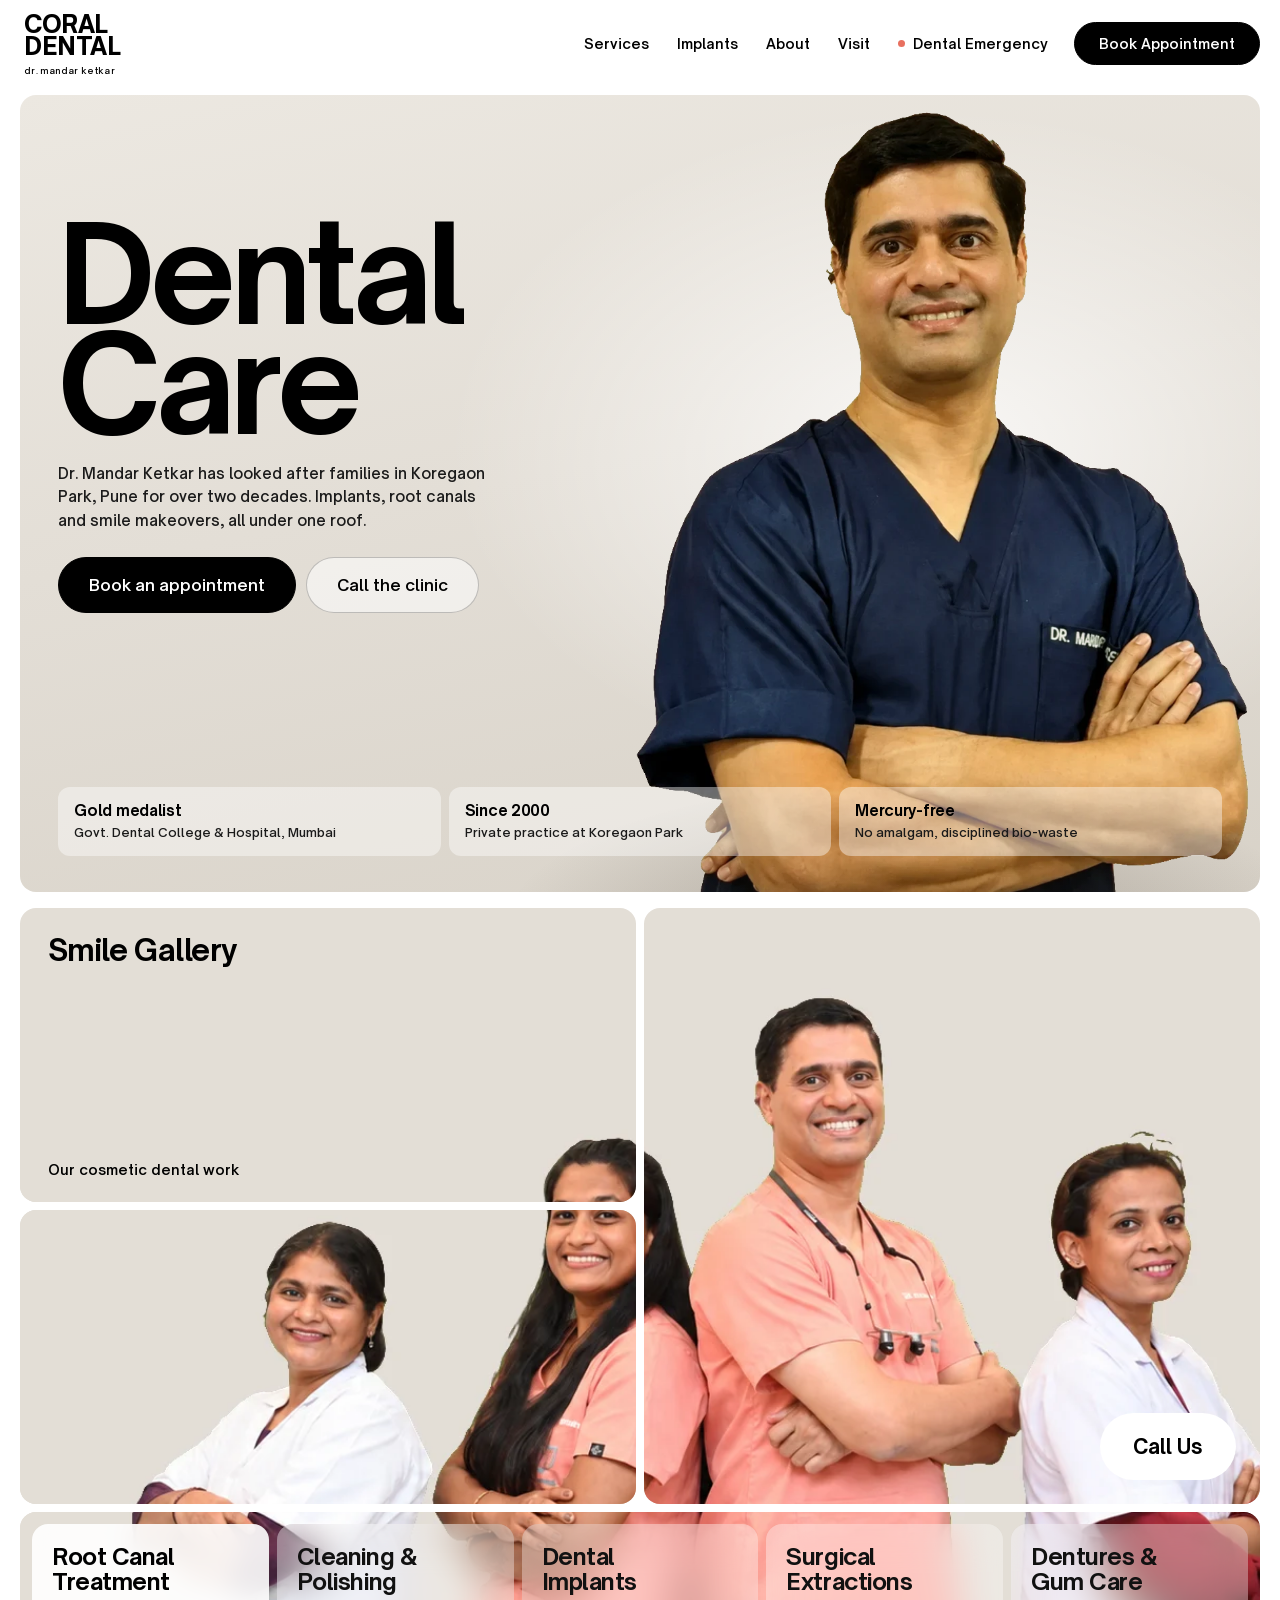
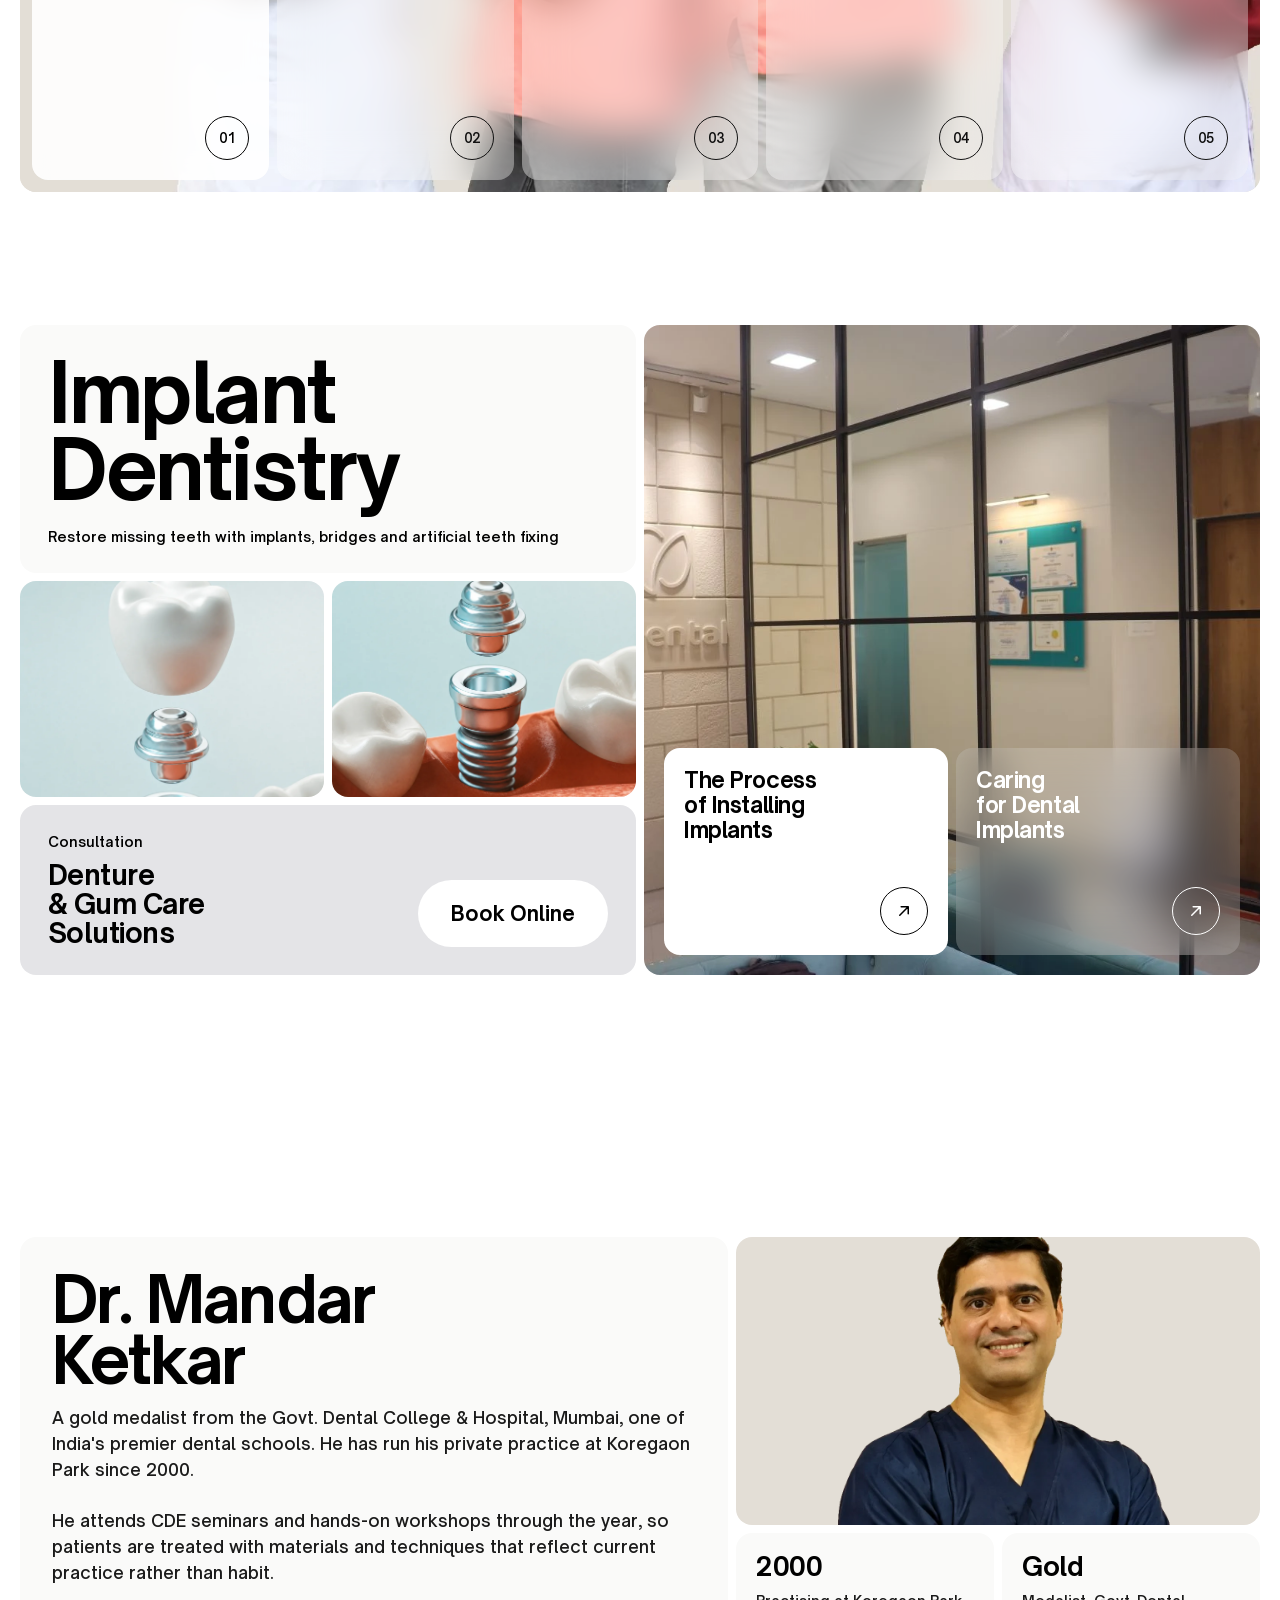
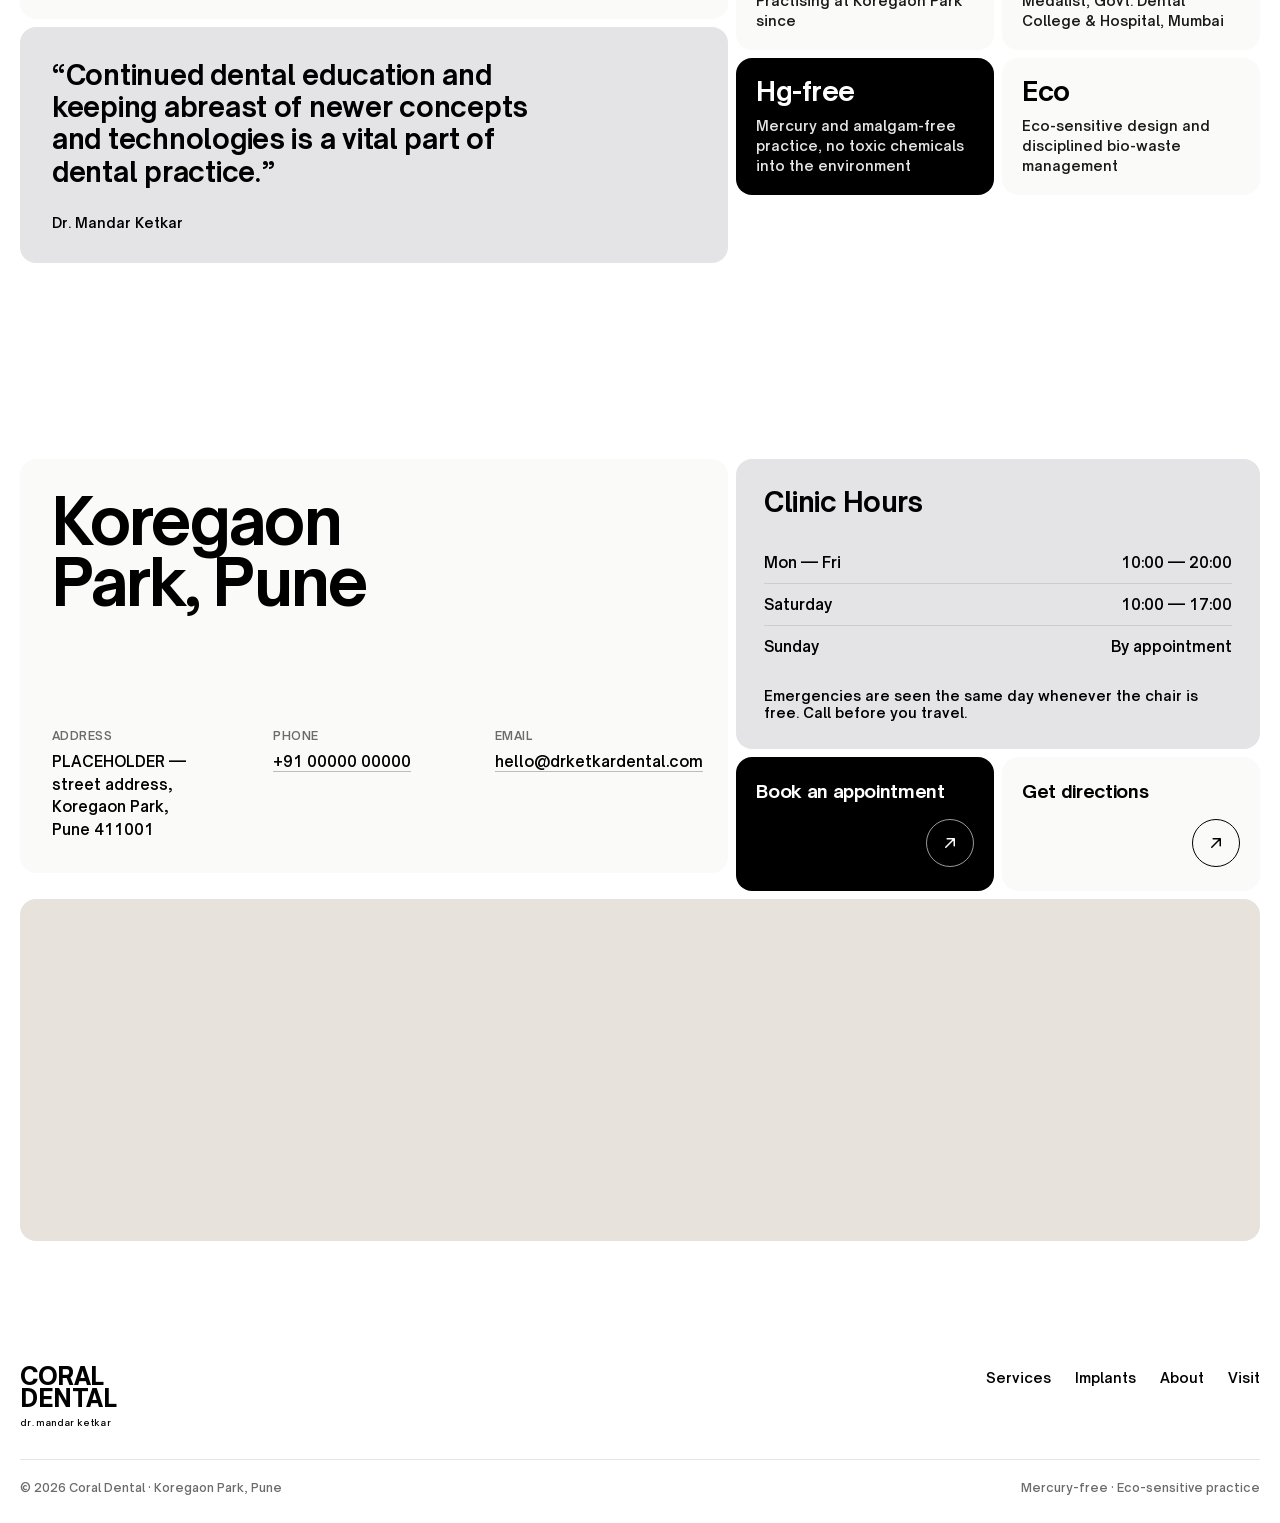
==== commit b2d69dc2: "copy: drop the consultation line site-wide "If you want a healthier, brighter smile, call the clinic" ====
--- a/index.html
+++ b/index.html
@@ -132,14 +132,13 @@
     <div class="services-grid">
 
       <div class="tile tile--gallery">
-        <div class="mask" data-mask="2" data-focal="0.5" data-mobile-pos="50% 18%"></div>
+        <div class="mask" data-mask="2" data-focal="0.5" data-mobile-pos="50% 0%" data-mobile-size="118% auto"></div>
         <h2 class="tile__title" id="servicesHeading">Smile Gallery</h2>
         <span class="tile__note">Our cosmetic dental work</span>
       </div>
 
       <div class="tile tile--call">
         <div class="mask" data-mask="2" data-focal="0.5" data-mobile-pos="58% 14%"></div>
-        <p class="tile__copy">If you want a healthier, brighter smile, <br>call the clinic to book a consultation.</p>
         <!-- PLACEHOLDER phone -->
         <a class="btn btn--light tile__cta" href="tel:+910000000000">Call Us</a>
       </div>
--- a/styles/base.css
+++ b/styles/base.css
@@ -36,6 +36,15 @@
 
   --fs-body: 14px;
   --fs-prose: 17px;
+
+  /* One tracking ramp: the larger the type, the tighter it sets. */
+  --track-display: -.03em;
+  --track-head:    -.02em;
+  --track-sub:     -.01em;
+
+  /* Space between a heading and what follows it, and between blocks. */
+  --space-head: 14px;
+  --space-block: 26px;
 }
 
 @media (max-width: 900px) {
@@ -62,6 +71,13 @@
 }
 
 h1, h2, h3, h4, p, figure, blockquote, dl, dd { margin: 0; }
+
+/* Headings set their own last line rather than leaving a one-word orphan. */
+h1, h2, h3, h4, .action__label, .hero-proof strong {
+  text-wrap: balance;
+  letter-spacing: var(--track-head);
+}
+p, dd, li, cite, figcaption { text-wrap: pretty; }
 ul { margin: 0; padding: 0; list-style: none; }
 img { max-width: 100%; display: block; }
 button { font: inherit; color: inherit; }
--- a/styles/sections.css
+++ b/styles/sections.css
@@ -69,16 +69,17 @@
   font-size: min(clamp(3rem, 10.5vw, 10rem), 25vh);
   font-weight: 700;
   line-height: .82;
-  letter-spacing: -.035em;
+  letter-spacing: -.038em;   /* the floor is -.04em */
 }
 .hero-title span { display: block; }
 
 .hero-lede {
-  margin-top: clamp(16px, 2.4vh, 26px);
-  max-width: 40ch;
+  margin-top: clamp(18px, 2.6vh, 28px);
+  max-width: 44ch;
   font-size: clamp(15px, 1.15vw, 18px);
   font-weight: 500;
-  line-height: 1.5;
+  line-height: 1.55;
+  letter-spacing: 0;
   text-wrap: pretty;
   color: var(--ink-soft);
 }
@@ -101,7 +102,7 @@
   -webkit-backdrop-filter: blur(14px);
 }
 .hero-proof strong { display: block; font-size: 15px; font-weight: 700; }
-.hero-proof span { display: block; margin-top: 3px; font-size: 12.5px; font-weight: 500; line-height: 1.35; color: var(--ink-soft); }
+.hero-proof span { display: block; margin-top: 4px; font-size: 12.5px; font-weight: 500; line-height: 1.4; letter-spacing: 0; color: var(--ink-soft); }
 
 
 /* ── 2. Team photo + treatments ─────────────────────────────────────────── */
@@ -125,9 +126,8 @@
 .tile--call { grid-row: span 2; }
 .tile--treatments { grid-column: span 2; }
 
-.tile__title { position: absolute; top: 24px; left: 28px; z-index: 10; font-size: 32px; font-weight: 700; }
-.tile__note  { position: absolute; bottom: 24px; left: 28px; z-index: 10; font-size: 14px; font-weight: 600; }
-.tile__copy  { position: absolute; bottom: 80px; left: 28px; z-index: 10; font-size: 14px; font-weight: 600; line-height: 20px; }
+.tile__title { position: absolute; top: 24px; left: 28px; z-index: 10; font-size: clamp(26px, 2.3vw, 32px); font-weight: 700; }
+.tile__note  { position: absolute; bottom: 24px; left: 28px; z-index: 10; font-size: 14px; font-weight: 600; letter-spacing: 0; }
 .tile__cta   { position: absolute; bottom: 24px; right: 24px; z-index: 10; }
 
 .treatments {
@@ -162,7 +162,7 @@
 }
 .treatment:hover { background: rgba(255, 255, 255, .92); transform: translateY(-4px); }
 
-.treatment h3 { font-size: clamp(1.1rem, 1.9vw, 2rem); font-weight: 700; line-height: 1.05; }
+.treatment h3 { font-size: clamp(1.1rem, 1.8vw, 1.85rem); font-weight: 700; line-height: 1.08; letter-spacing: var(--track-head); }
 
 .treatment__num {
   align-self: flex-end;
@@ -232,75 +232,144 @@
 
   /* ── Services ─────────────────────────────────────────────────────────── */
 
+  /* Built like the hero and like desktop: ONE panel, the staff photograph
+     behind all of it, everything else laid over the picture. The group shot
+     appears once — three separate crops of it read as a mistake. */
   .sect--services { height: auto; overflow: visible; }
-  .services-grid { grid-template-columns: 1fr; grid-template-rows: none; }
-  .tile--call, .tile--treatments { grid-row: auto; grid-column: auto; }
+  .services-grid {
+    position: relative;
+    display: flex;
+    flex-direction: column;
+    gap: 0;
+    background: var(--paper);
+    border-radius: var(--r);
+    overflow: hidden;
+  }
   .tile--makeover { display: none; }  /* empty once the caption was removed */
-
-  /* The team photo is 1559x1009. Matching that ratio means cover crops
-     nothing horizontally, so all four faces stay in frame. */
-  .tile--gallery { aspect-ratio: 1559 / 1009; min-height: 0; }
-  .tile--call    { min-height: 52vh; }
-
-  .tile--gallery::after,
-  .tile--call::after {
+  .tile { border-radius: 0; background: none; }
+
+  /* who we are, what we do, how to reach us */
+  .tile--gallery    { order: 1; }
+  .tile--treatments { order: 2; }
+  .tile--call       { order: 3; }
+
+  .tile--call > .mask,
+  .tile--treatments > .mask { display: none; }
+
+  /* The gallery tile goes static so its photo and scrim escape to the panel
+     and back the whole of it, exactly one instance of the picture. */
+  .tile--gallery {
+    position: static;
+    min-height: clamp(238px, 35vh, 330px);
+    display: flex;
+    flex-direction: column;
+    justify-content: flex-end;
+    padding: 0 20px 12px;
+  }
+  .tile--gallery > .mask { position: absolute; inset: 0; z-index: 0; }
+  .tile--gallery::after {
     content: '';
     position: absolute;
-    inset: auto 0 0 0;
-    z-index: 5;
+    inset: 0;
+    z-index: 1;
     pointer-events: none;
-  }
-  .tile--gallery::after {
-    height: 42%;
-    background: linear-gradient(to top, rgba(247, 245, 242, .97) 26%, rgba(247, 245, 242, 0));
-  }
-  .tile--call::after {
-    height: 54%;
-    background: linear-gradient(to top, rgba(247, 245, 242, .97) 34%, rgba(247, 245, 242, 0));
-  }
-
-  .tile__title { top: auto; bottom: 52px; left: 20px; font-size: clamp(26px, 7.5vw, 34px); }
-  .tile__note  { bottom: 24px; left: 20px; color: var(--ink-soft); }
-
-  .tile__copy {
-    bottom: 92px;
-    left: 20px;
-    right: 20px;
-    font-size: 16px;
-    line-height: 1.4;
-  }
-  .tile__copy br { display: none; }
+    background: linear-gradient(to bottom,
+      rgba(250, 250, 249, 0) 17%,
+      rgba(250, 250, 249, .82) 33%,
+      rgba(250, 250, 249, .92) 100%);
+  }
+
+  .tile__title,
+  .tile__note {
+    position: relative;
+    z-index: 2;
+    top: auto; bottom: auto; left: auto;
+  }
+  .tile__title { font-size: clamp(26px, 7.4vw, 32px); letter-spacing: -.02em; }
+  .tile__note  { margin-top: 4px; color: var(--ink-soft); }
+
+  /* Treatments keep their desktop form: glass tiles over the photograph,
+     heading at the top, number in the corner. Two per row on a phone. */
+  .tile--treatments { position: relative; z-index: 2; padding: 4px 12px 8px; }
+  .treatments {
+    position: static;
+    display: grid;
+    grid-template-columns: 1fr 1fr;
+    gap: var(--gap);
+    padding: 0;
+  }
+  .treatment {
+    flex-direction: column;
+    align-items: stretch;
+    justify-content: space-between;
+    gap: 12px;
+    min-height: 112px;
+    padding: 16px 18px;
+    border-radius: 14px;
+    background: rgba(255, 255, 255, .62);
+    backdrop-filter: blur(16px);
+    -webkit-backdrop-filter: blur(16px);
+    color: var(--ink);
+  }
+  .treatment--solid { background: rgba(255, 255, 255, .9); }
+  .treatment:last-child { grid-column: span 2; }
+  .treatment:hover { transform: none; }
+  .treatment h3 { font-size: 17px; line-height: 1.15; }
+  .treatment h3 br { display: block; }
+  .treatment__num {
+    align-self: flex-end;
+    width: 38px;
+    height: 38px;
+    font-size: 12px;
+    border-color: rgba(0, 0, 0, .3);
+  }
+
+  /* Closing call-to-action, still inside the same panel. */
+  .tile--call {
+    position: relative;
+    z-index: 2;
+    padding: 18px 20px 22px;
+    display: flex;
+    flex-direction: column;
+    gap: 16px;
+    min-height: 0;
+  }
   .tile__cta {
-    left: 20px;
-    right: 20px;
-    bottom: 22px;
-    padding: 16px 24px;
+    position: static;
+    padding: 17px 28px;
     font-size: 17px;
     background: var(--coral);
     color: var(--white);
   }
   .tile__cta:hover { background: var(--white); color: var(--ink); transform: none; }
-
-  /* All five treatments, stacked as glass cards over the team photograph. */
-  .tile--treatments { padding: 10px; }
-  .treatments {
-    position: relative;
-    z-index: 10;
-    flex-direction: column;
-    padding: 0;
-  }
+}
+
+/* ── Phones only ────────────────────────────────────────────────────────────
+   Deliberately below the tablet range: everything from 701px up keeps the
+   layout above untouched.
+   ────────────────────────────────────────────────────────────────────────── */
+
+@media (max-width: 700px) {
+  /* Three claims, one line. Equal shares with a fluid label so they still
+     fit at 360px without wrapping. */
+  .hero-proof { flex-wrap: nowrap; gap: 5px; }
+  .hero-proof li {
+    flex: 1 1 0;
+    min-width: 0;
+    padding: 9px 8px;
+    text-align: center;
+  }
+  .hero-proof strong { font-size: clamp(10.5px, 3.1vw, 13px); white-space: nowrap; }
+
+  /* Treatment names carry themselves; the numbering added nothing. */
+  .treatment__num { display: none; }
   .treatment {
-    flex: 1 1 auto;
-    flex-direction: row;
-    align-items: center;
-    justify-content: space-between;
-    gap: 14px;
-    padding: 15px 18px;
-    background: rgba(255, 255, 255, .62);
-  }
-  .treatment--solid { background: rgba(255, 255, 255, .92); }
-  .treatment:hover { transform: none; }
-  .treatment h3 { font-size: 18px; line-height: 1.2; }
-  .treatment h3 br { display: none; }
-  .treatment__num { align-self: center; width: 36px; height: 36px; font-size: 12px; }
-}
+    justify-content: center;
+    gap: 0;
+    min-height: 84px;
+  }
+  /* The last tile spans both columns, so its name fits on one line. */
+  .treatment:last-child h3 br { display: none; }
+
+  .tile--call { padding-top: 6px; }
+}
--- a/styles/content.css
+++ b/styles/content.css
@@ -27,25 +27,28 @@
 .card--mist  { background: var(--mist); }
 .card--dark  { background: var(--ink); color: var(--white); }
 
-.card__note    { font-size: 14px; font-weight: 600; }
-.card__heading { font-size: 30px; font-weight: 700; line-height: 32px; }
+.card__note    { font-size: 14px; font-weight: 600; letter-spacing: 0; }
+.card__heading {
+  font-size: clamp(24px, 2.1vw, 30px);
+  font-weight: 700;
+  line-height: 1.08;
+  letter-spacing: var(--track-head);
+}
 
 .display {
-  font-size: clamp(3rem, 7vw, 6.5rem);
+  font-size: clamp(3rem, 6.4vw, 6rem);   /* 6rem is the display ceiling */
   font-weight: 700;
   line-height: .95;
-}
-.display--tight {
-  font-size: clamp(2.6rem, 5.4vw, 5rem);
-  letter-spacing: -.02em;
-}
+  letter-spacing: var(--track-display);
+}
+.display--tight { font-size: clamp(2.5rem, 5vw, 4.6rem); }
 
 .prose {
-  max-width: 56ch;
+  max-width: 64ch;
   font-size: var(--fs-prose);
   font-weight: 500;
-  line-height: 1.5;
-  text-wrap: pretty;
+  line-height: 1.55;
+  letter-spacing: 0;
   color: var(--ink-soft);
 }
 
@@ -95,7 +98,7 @@
   gap: 16px;
   flex-wrap: wrap;
 }
-.implants-consult .card__note { margin-bottom: 12px; }
+.implants-consult .card__note { margin-bottom: 10px; }
 
 .implants-photo {
   position: relative;
@@ -128,7 +131,7 @@
   justify-content: space-between;
   gap: 12px;
 }
-.photo-card h4 { font-size: 24px; font-weight: 700; line-height: 28px; }
+.photo-card h4 { font-size: clamp(20px, 1.7vw, 24px); font-weight: 700; line-height: 1.14; }
 .photo-card:hover .arrow { transform: translate(3px, -3px); }
 
 .photo-card--glass {
@@ -150,7 +153,7 @@
   justify-content: space-between;
   gap: 24px;
 }
-.about-bio .display { margin-bottom: 22px; }
+.about-bio .display { margin-bottom: var(--space-head); }
 
 .about-quote {
   padding: 32px;
@@ -163,9 +166,9 @@
   font-size: clamp(1.25rem, 2.1vw, 2rem);
   font-weight: 700;
   line-height: 1.2;
-  letter-spacing: -.01em;
-}
-.about-quote cite { margin-top: 20px; font-size: 14px; font-weight: 600; font-style: normal; }
+  letter-spacing: var(--track-sub);
+}
+.about-quote cite { margin-top: var(--space-block); font-size: 14px; font-weight: 600; font-style: normal; }
 
 .about-portrait {
   border-radius: var(--r);
@@ -185,8 +188,8 @@
   justify-content: space-between;
   gap: 12px;
 }
-.fact__value { font-size: 30px; font-weight: 700; line-height: 1; font-variant-numeric: tabular-nums; }
-.fact__label { font-size: 14px; font-weight: 600; line-height: 1.35; color: var(--ink-soft); }
+.fact__value { font-size: clamp(26px, 2vw, 30px); font-weight: 700; line-height: 1; letter-spacing: var(--track-head); font-variant-numeric: tabular-nums; }
+.fact__label { font-size: 14px; font-weight: 600; line-height: 1.4; letter-spacing: 0; color: var(--ink-soft); }
 .fact--dark { background: var(--ink); }
 .fact--dark .fact__value { color: var(--white); }
 .fact--dark .fact__label { color: var(--mist); }
@@ -215,11 +218,11 @@
 
 .visit-details { display: grid; grid-template-columns: repeat(auto-fit, minmax(190px, 1fr)); gap: 20px; }
 .visit-details dt { font-size: 12px; font-weight: 600; letter-spacing: .04em; text-transform: uppercase; color: var(--ink-mute); }
-.visit-details dd { margin-top: 8px; font-size: 15px; font-weight: 600; line-height: 1.45; }
+.visit-details dd { margin-top: 8px; font-size: 15px; font-weight: 600; line-height: 1.5; letter-spacing: 0; }
 .visit-details a { border-bottom: 1px solid rgba(0, 0, 0, .25); }
 
 .visit-hours { padding: 28px; }
-.visit-hours .card__heading { margin-bottom: 20px; }
+.visit-hours .card__heading { margin-bottom: var(--space-block); }
 .hours { margin-bottom: 20px; }
 .hours li {
   display: flex;
@@ -249,7 +252,7 @@
 }
 .action:hover { transform: translateY(-3px); color: inherit; }
 .action:hover .arrow { transform: translate(3px, -3px); }
-.action__label { font-size: 18px; font-weight: 700; line-height: 1.2; }
+.action__label { font-size: clamp(17px, 1.4vw, 19px); font-weight: 700; line-height: 1.2; }
 .arrow--light { border-color: rgba(255, 255, 255, .6); }
 
 .visit-map {
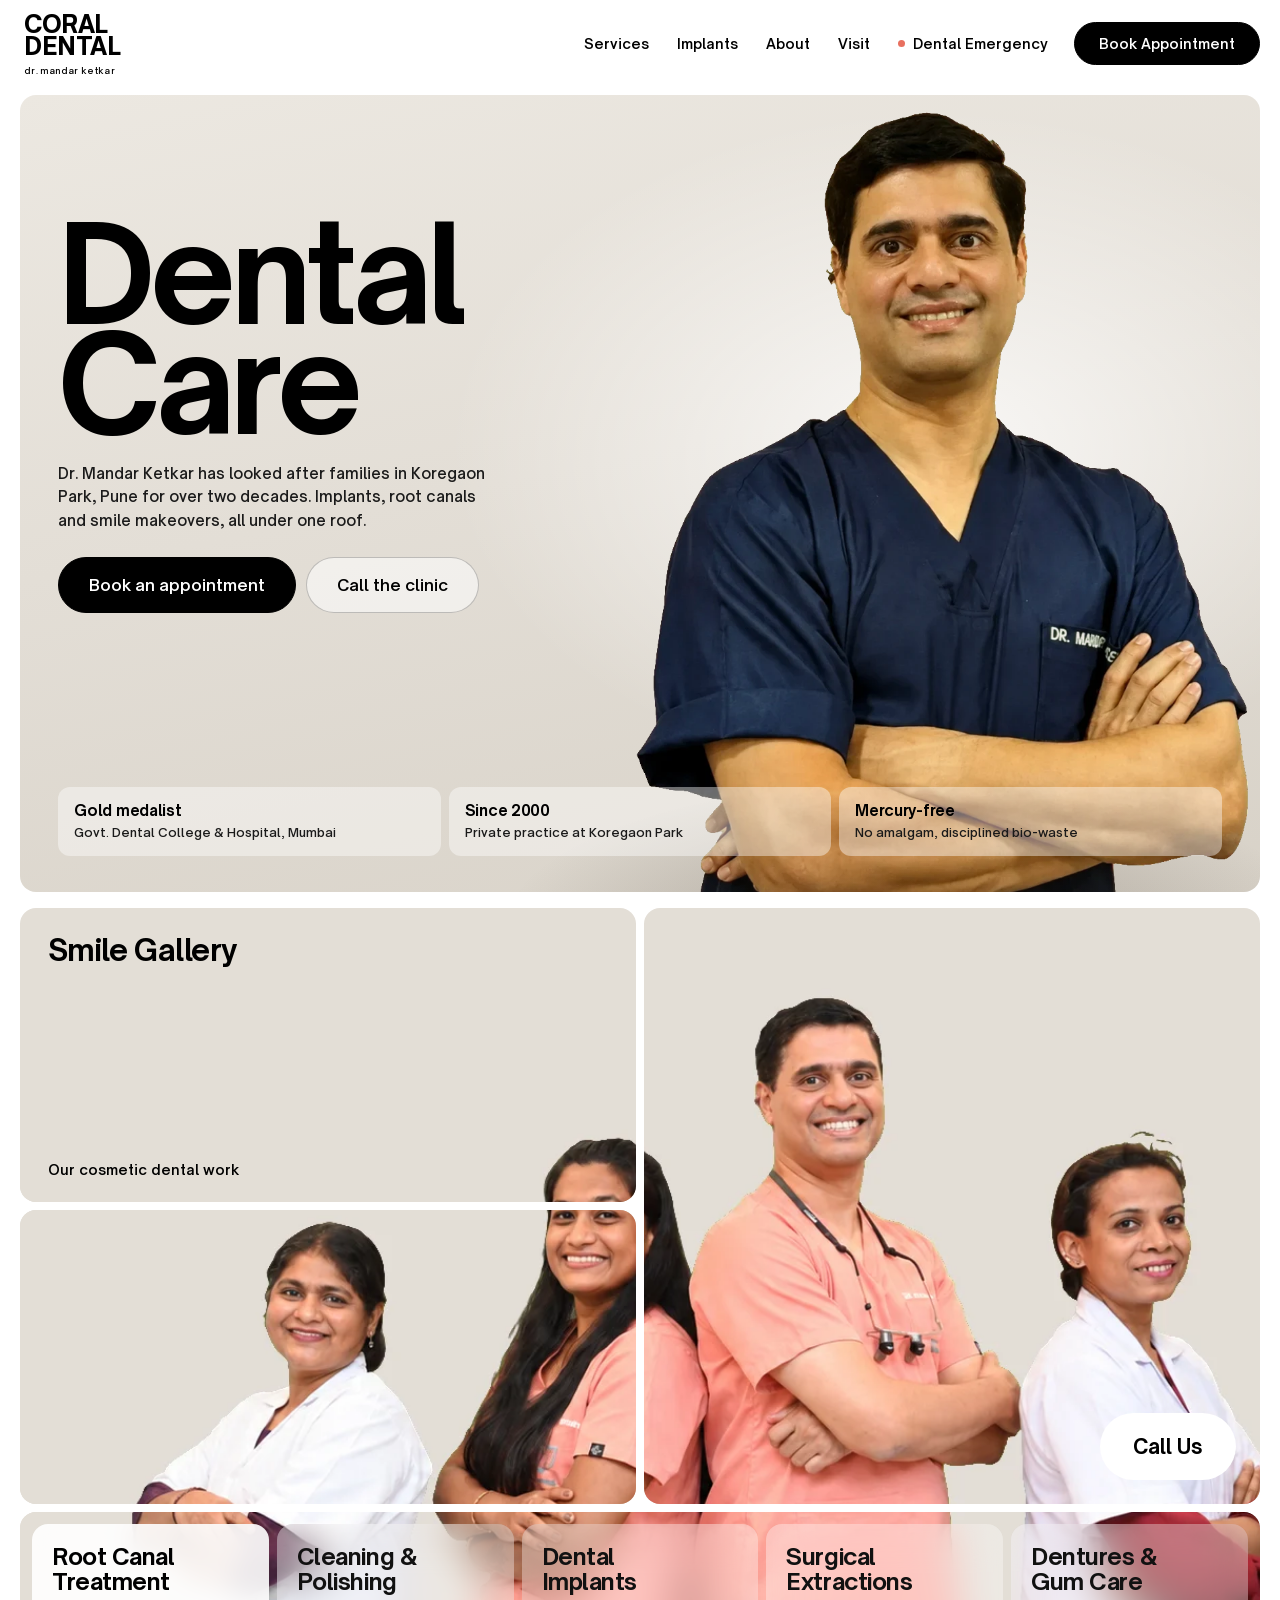
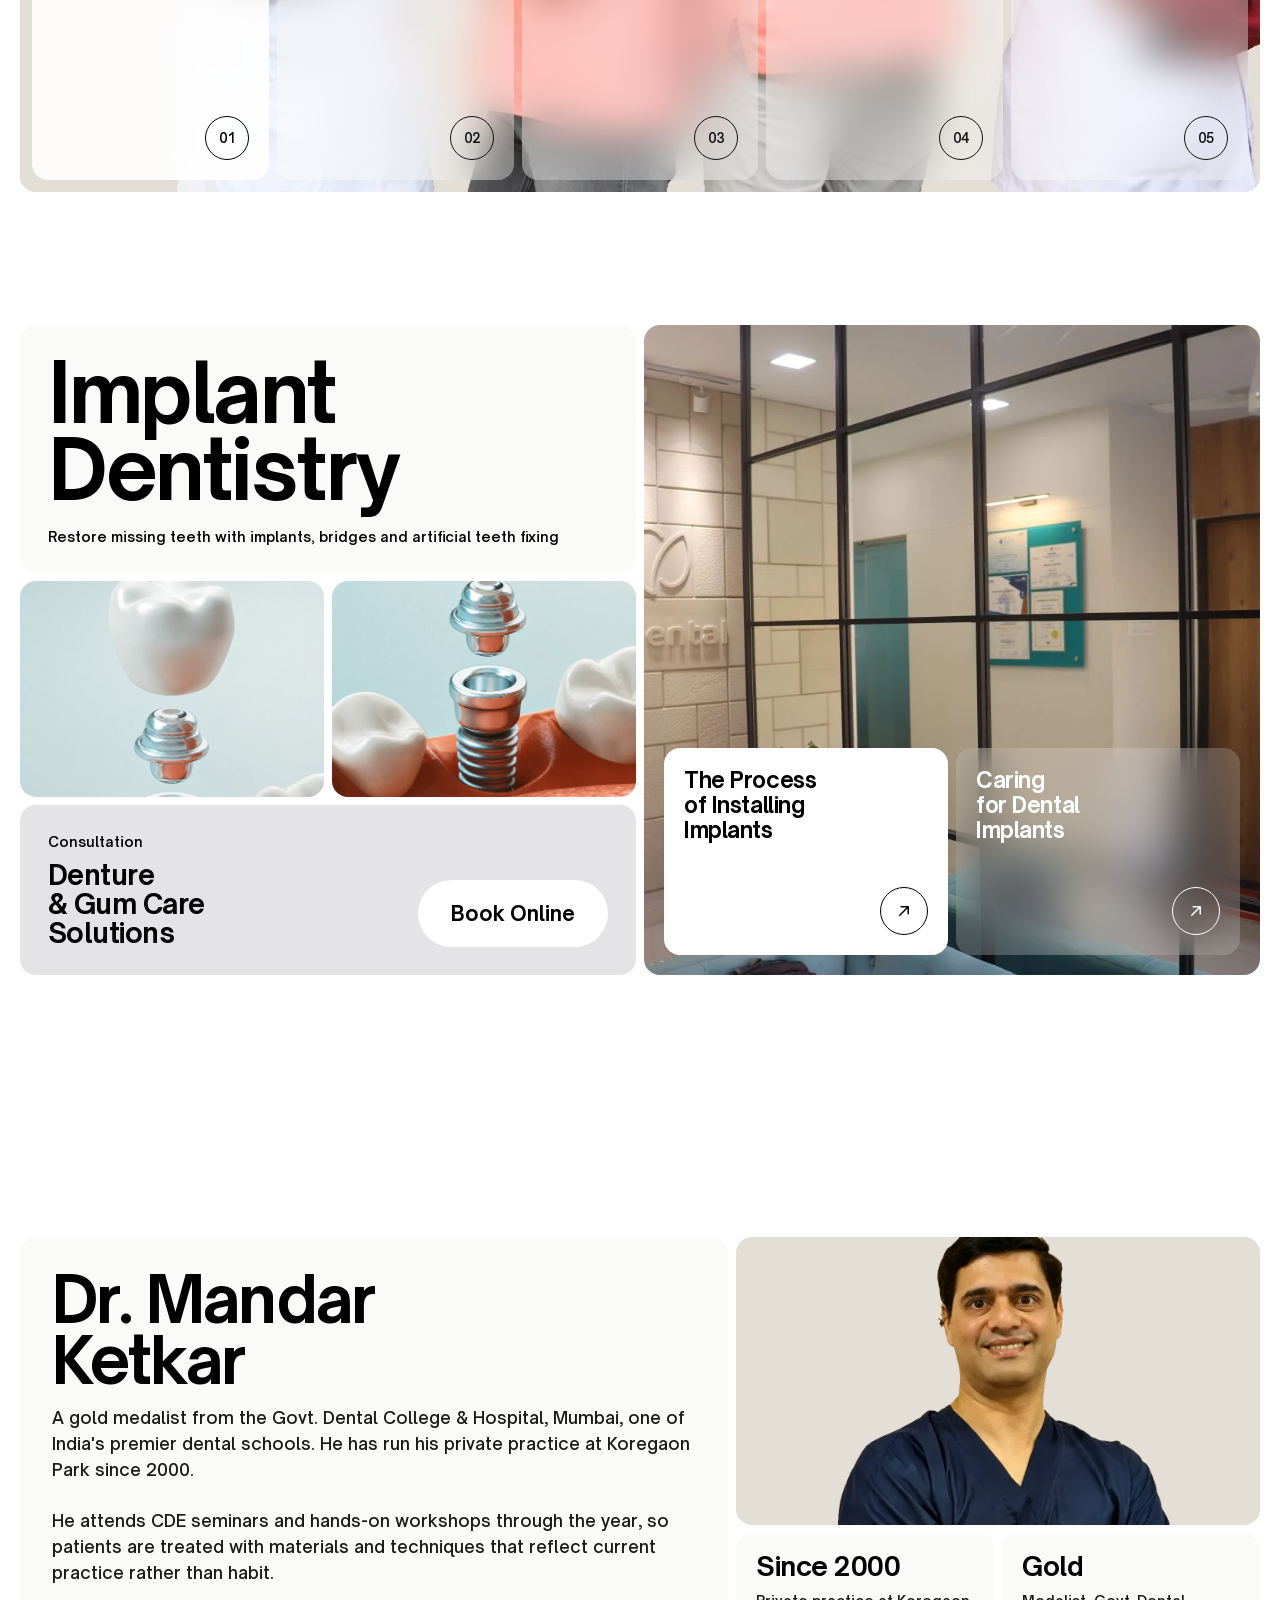
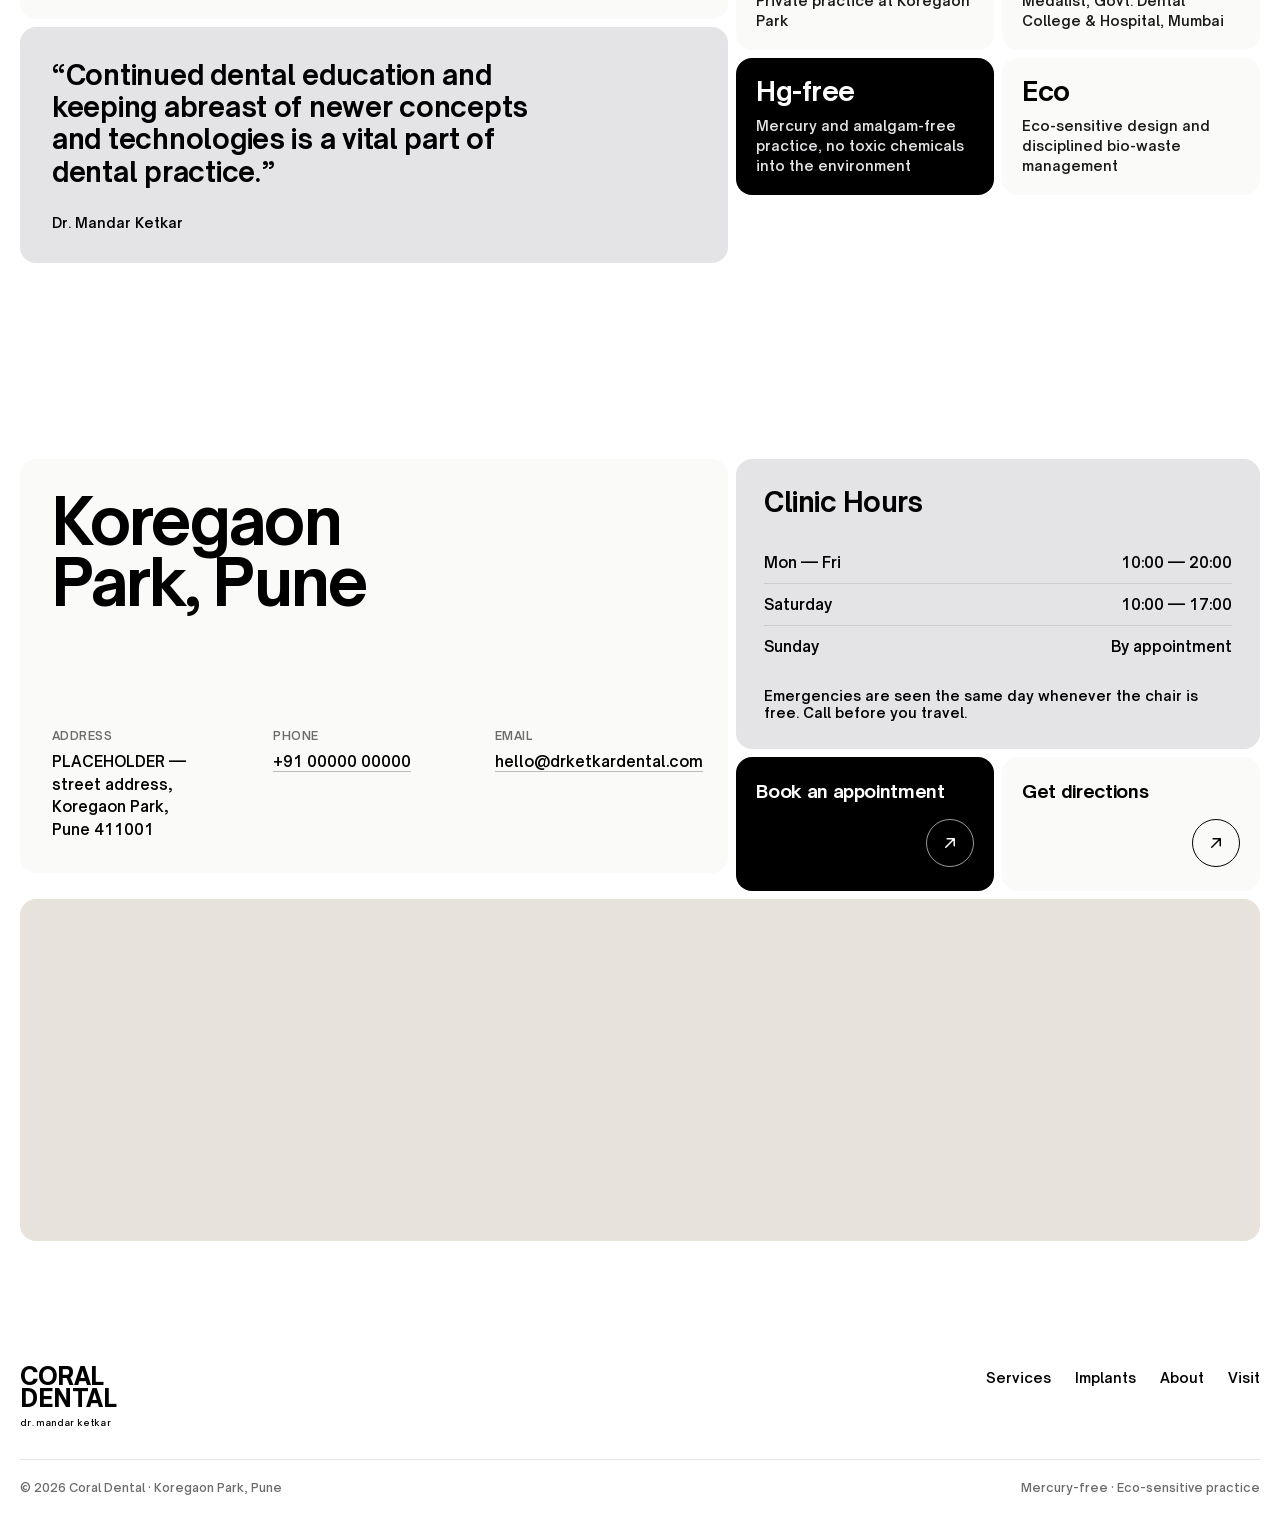
==== commit 2c3db96a: "copy: fix the tenure stat in the about section "2000 / Practising at Koregaon Park since" left the l" ====
--- a/index.html
+++ b/index.html
@@ -228,7 +228,7 @@
         </div>
 
         <div class="facts">
-          <div class="fact"><span class="fact__value">2000</span><span class="fact__label">Practising at Koregaon Park since</span></div>
+          <div class="fact"><span class="fact__value">Since 2000</span><span class="fact__label">Private practice at Koregaon Park</span></div>
           <div class="fact"><span class="fact__value">Gold</span><span class="fact__label">Medalist, Govt. Dental College &amp; Hospital, Mumbai</span></div>
           <div class="fact fact--dark"><span class="fact__value">Hg-free</span><span class="fact__label">Mercury and amalgam-free practice, no toxic chemicals into the environment</span></div>
           <div class="fact"><span class="fact__value">Eco</span><span class="fact__label">Eco-sensitive design and disciplined bio-waste management</span></div>
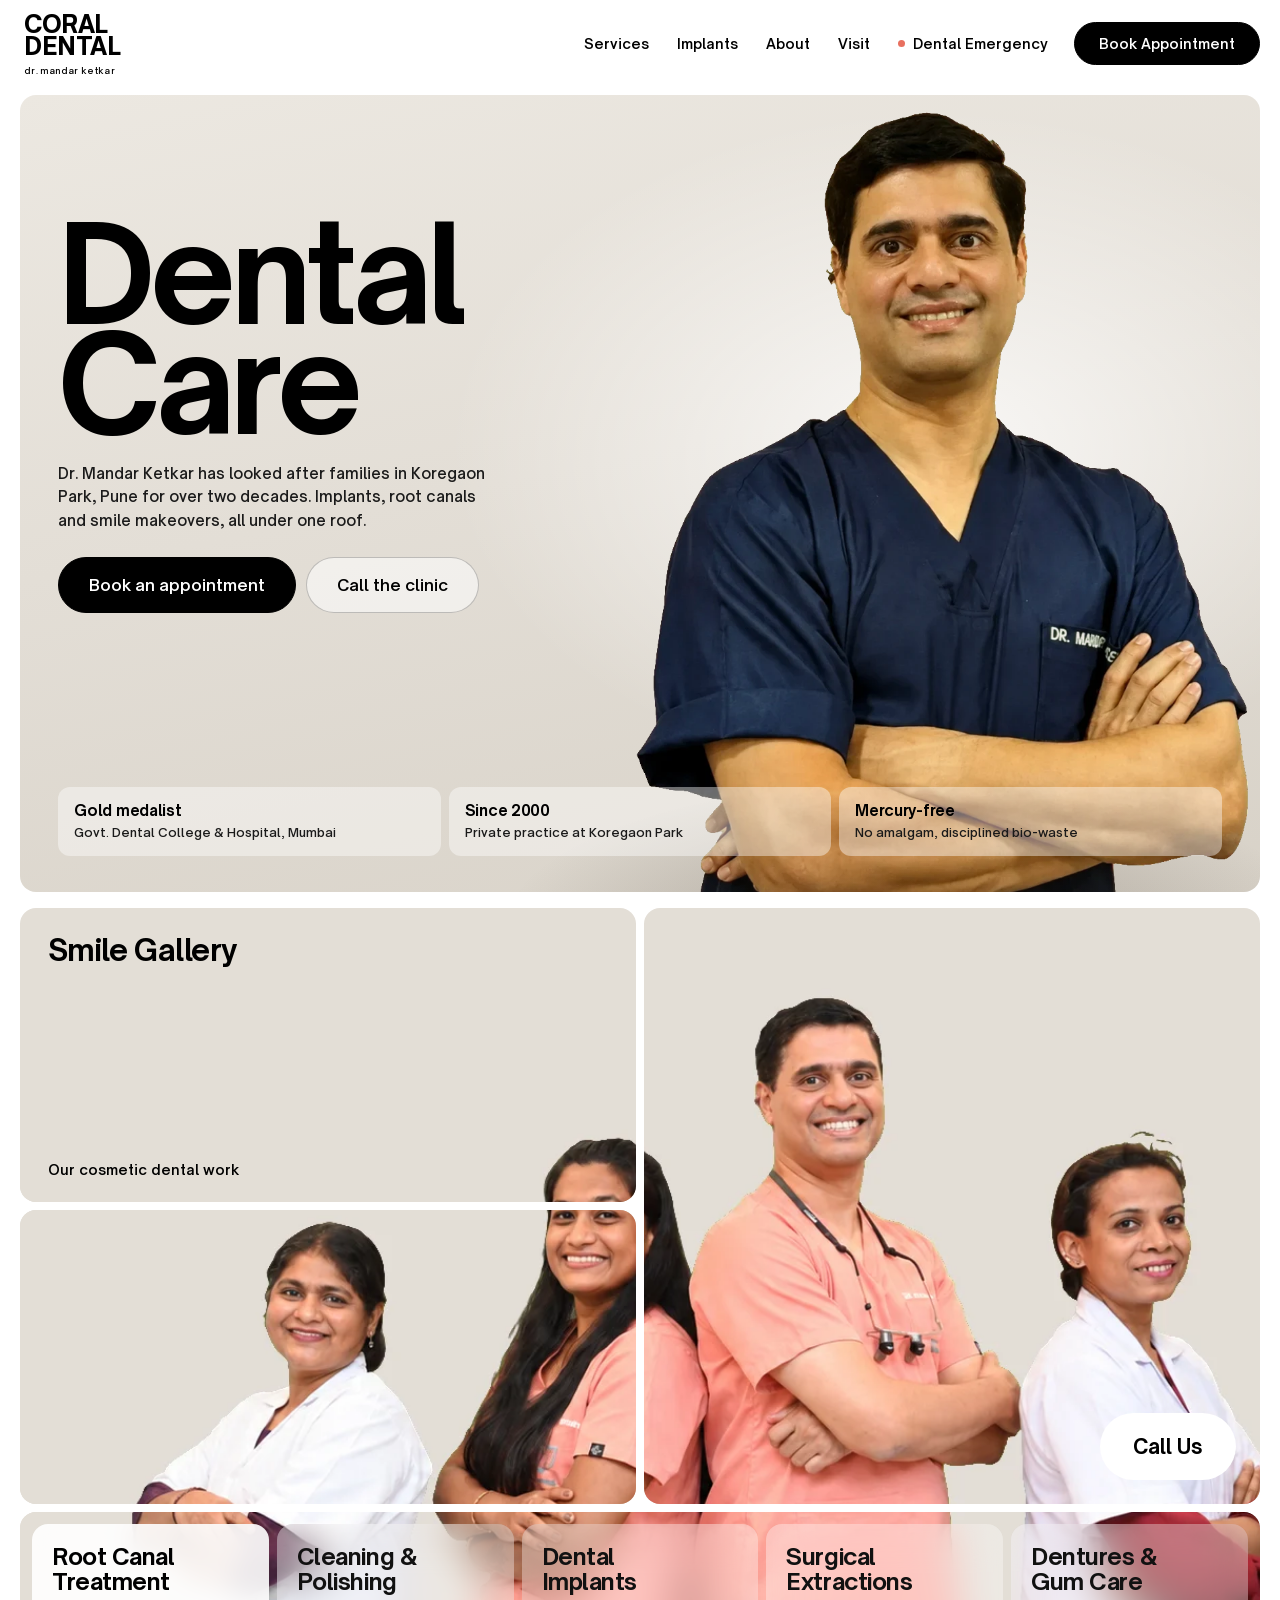
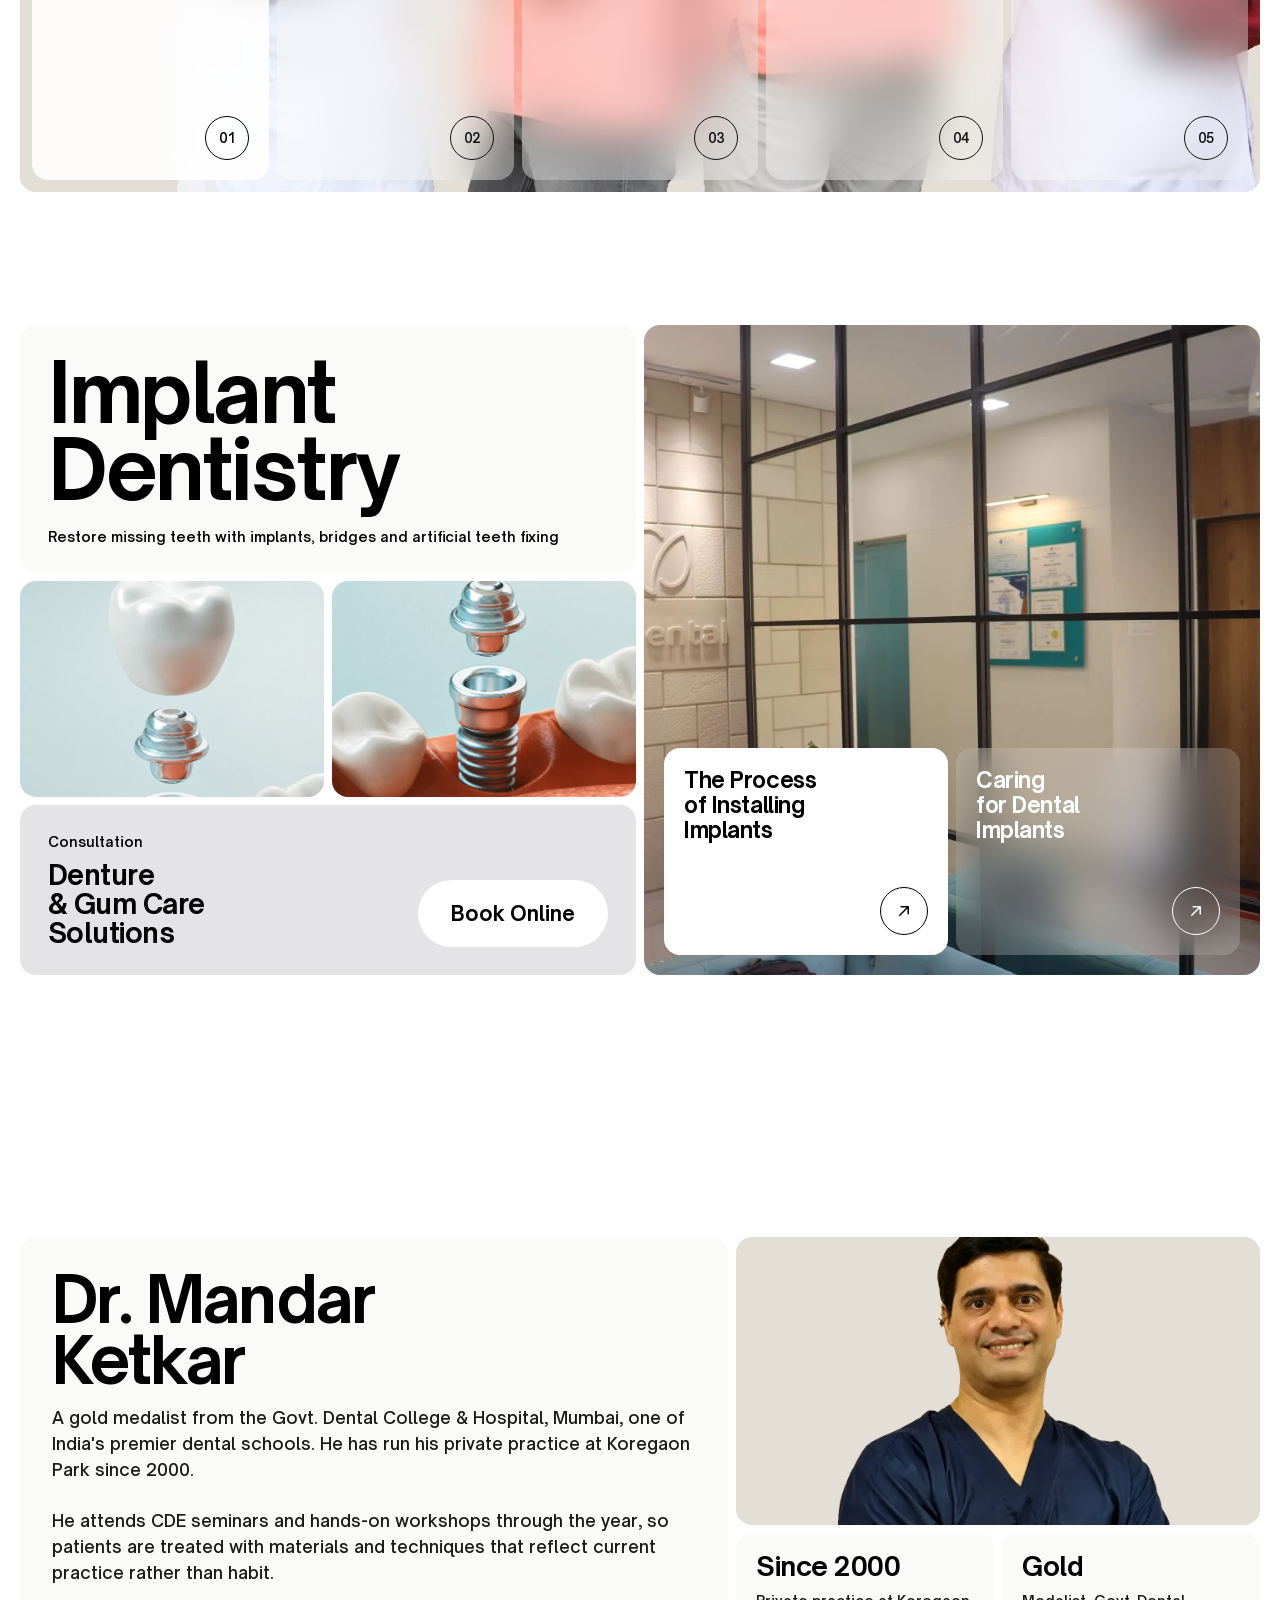
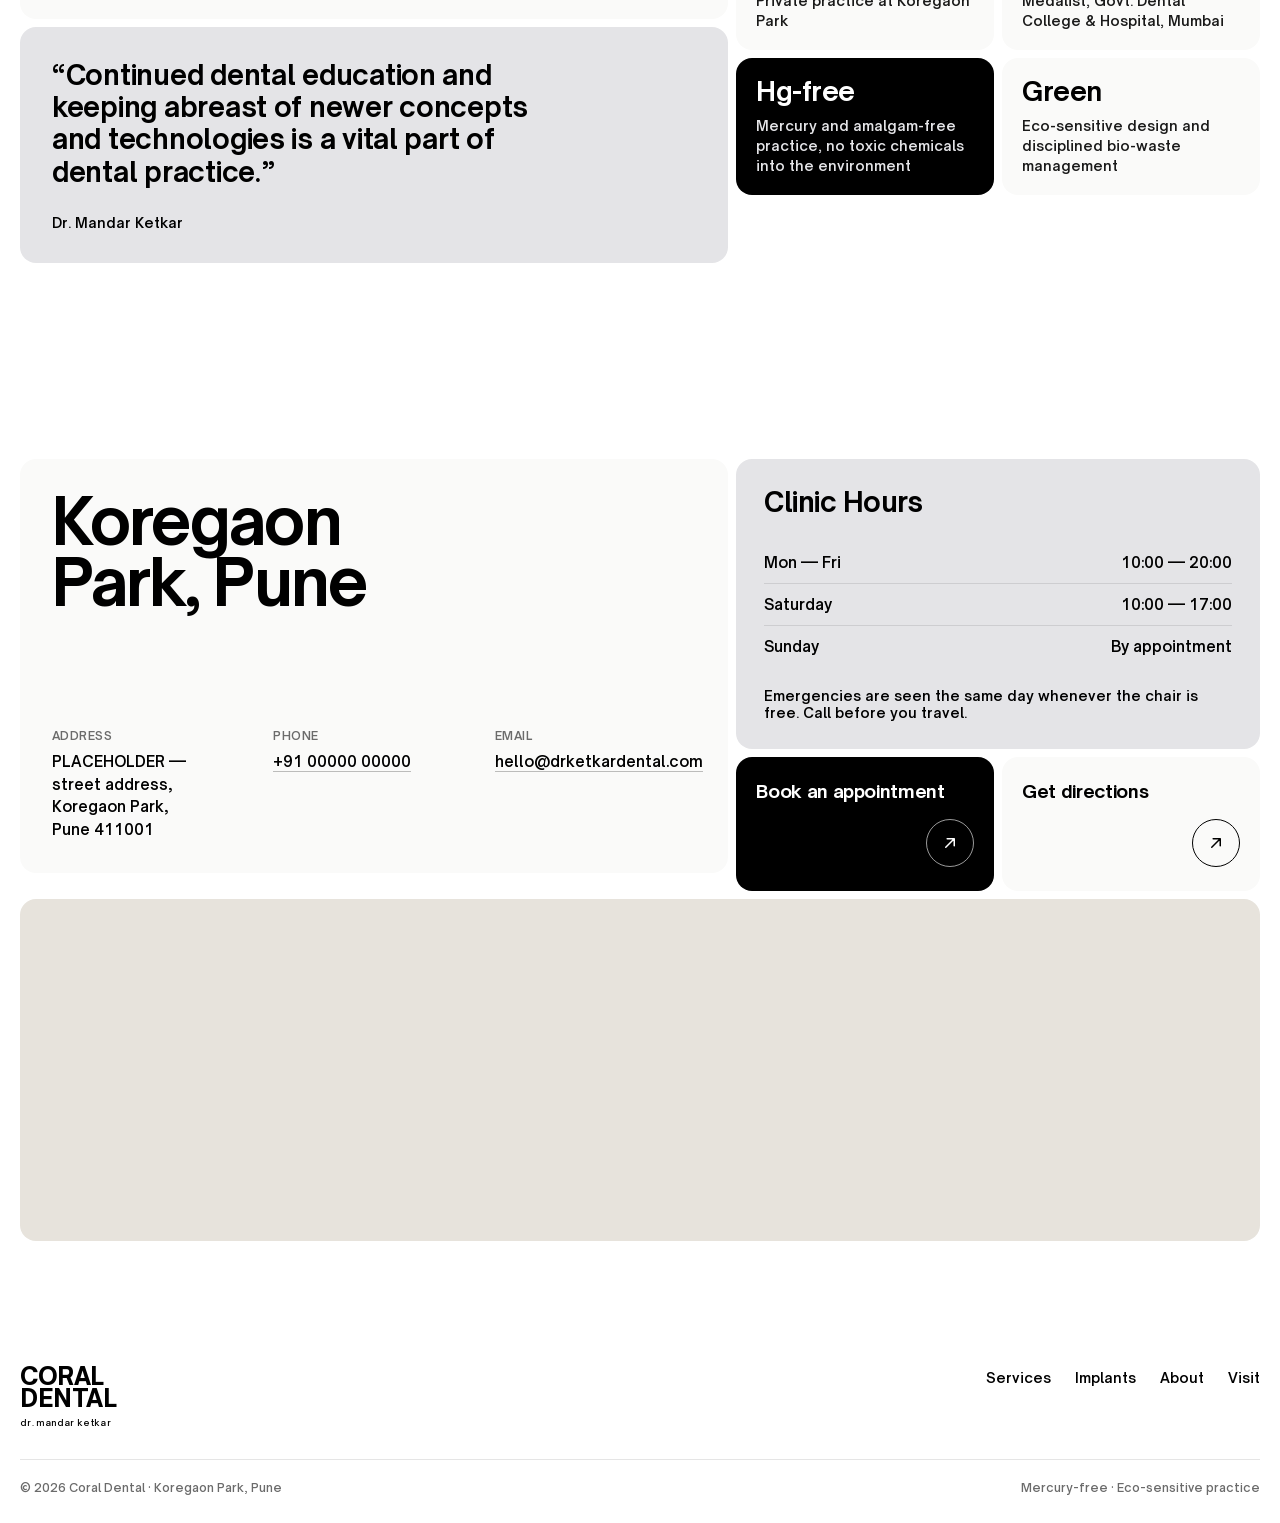
==== commit ced10f0a: "copy: stop the eco stat repeating its own label "Eco / Eco-sensitive design..." echoed the value in " ====
--- a/index.html
+++ b/index.html
@@ -231,7 +231,7 @@
           <div class="fact"><span class="fact__value">Since 2000</span><span class="fact__label">Private practice at Koregaon Park</span></div>
           <div class="fact"><span class="fact__value">Gold</span><span class="fact__label">Medalist, Govt. Dental College &amp; Hospital, Mumbai</span></div>
           <div class="fact fact--dark"><span class="fact__value">Hg-free</span><span class="fact__label">Mercury and amalgam-free practice, no toxic chemicals into the environment</span></div>
-          <div class="fact"><span class="fact__value">Eco</span><span class="fact__label">Eco-sensitive design and disciplined bio-waste management</span></div>
+          <div class="fact"><span class="fact__value">Green</span><span class="fact__label">Eco-sensitive design and disciplined bio-waste management</span></div>
         </div>
       </div>
 
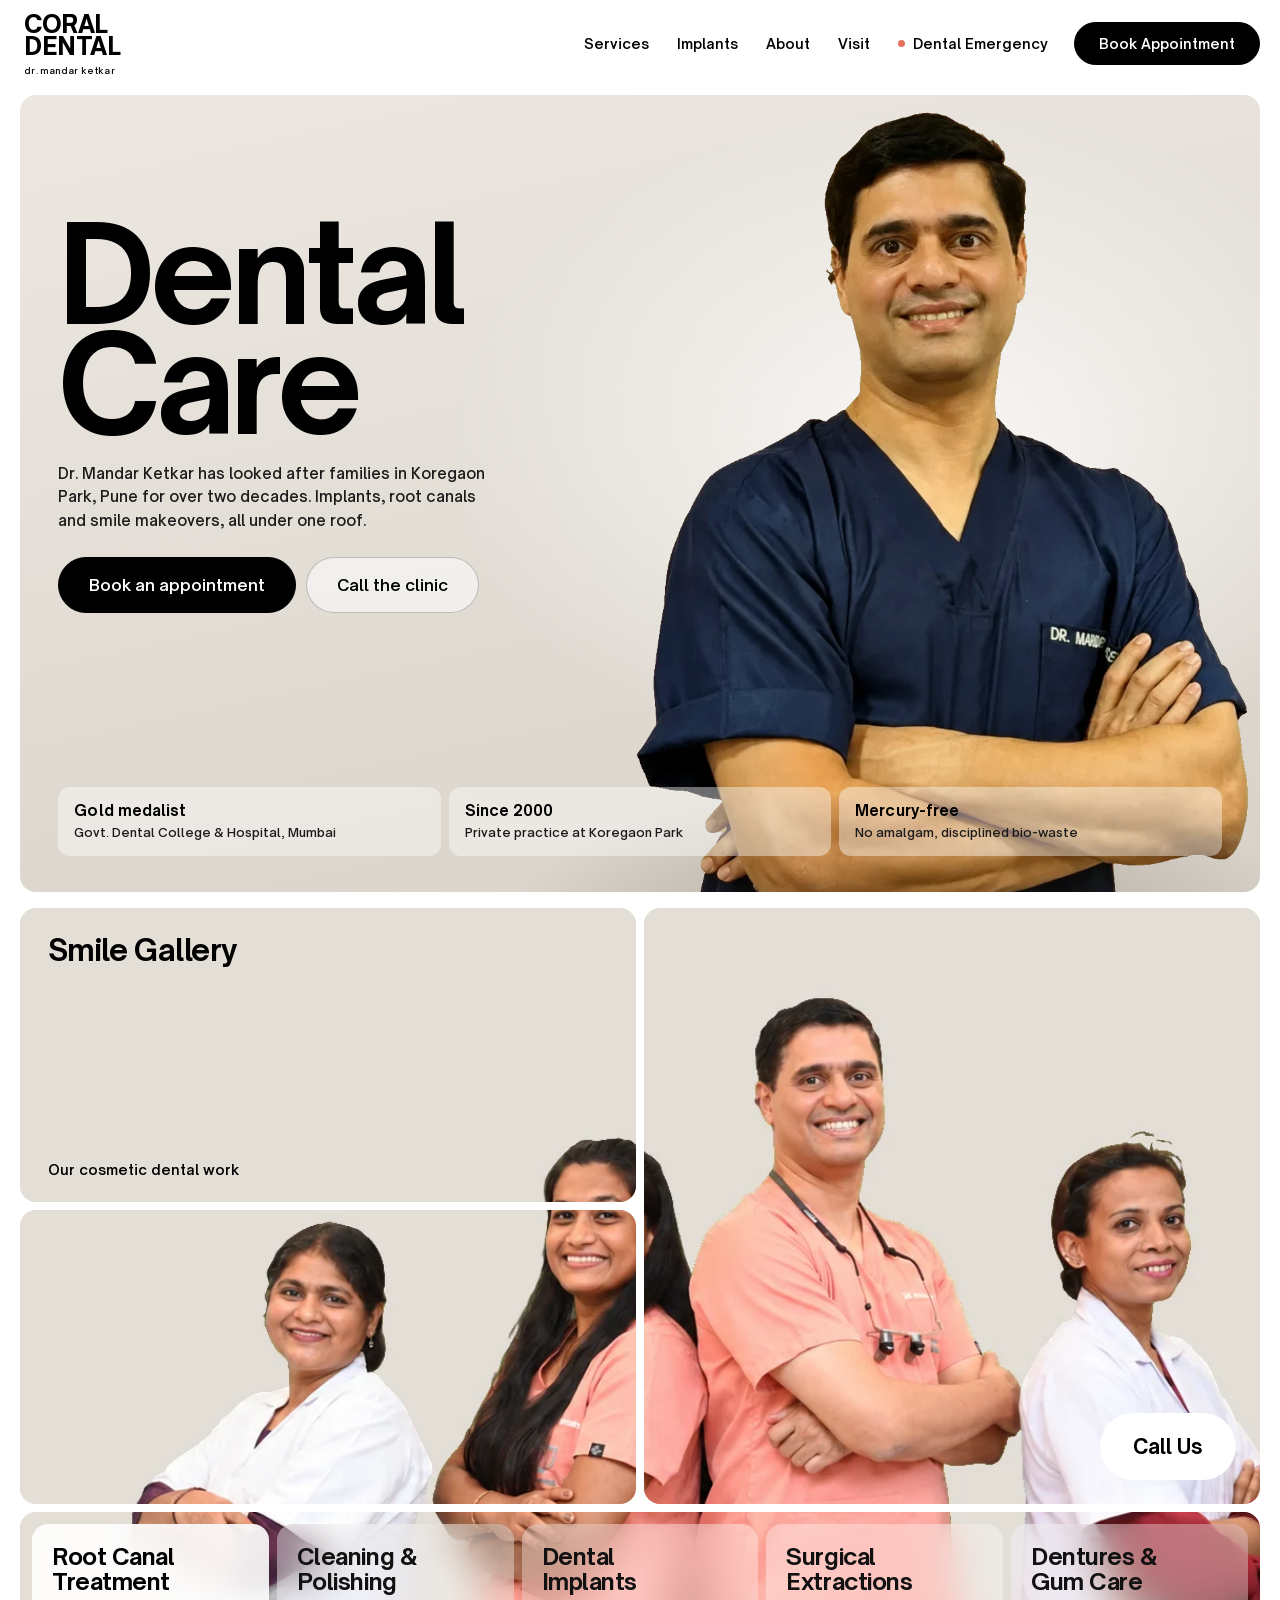
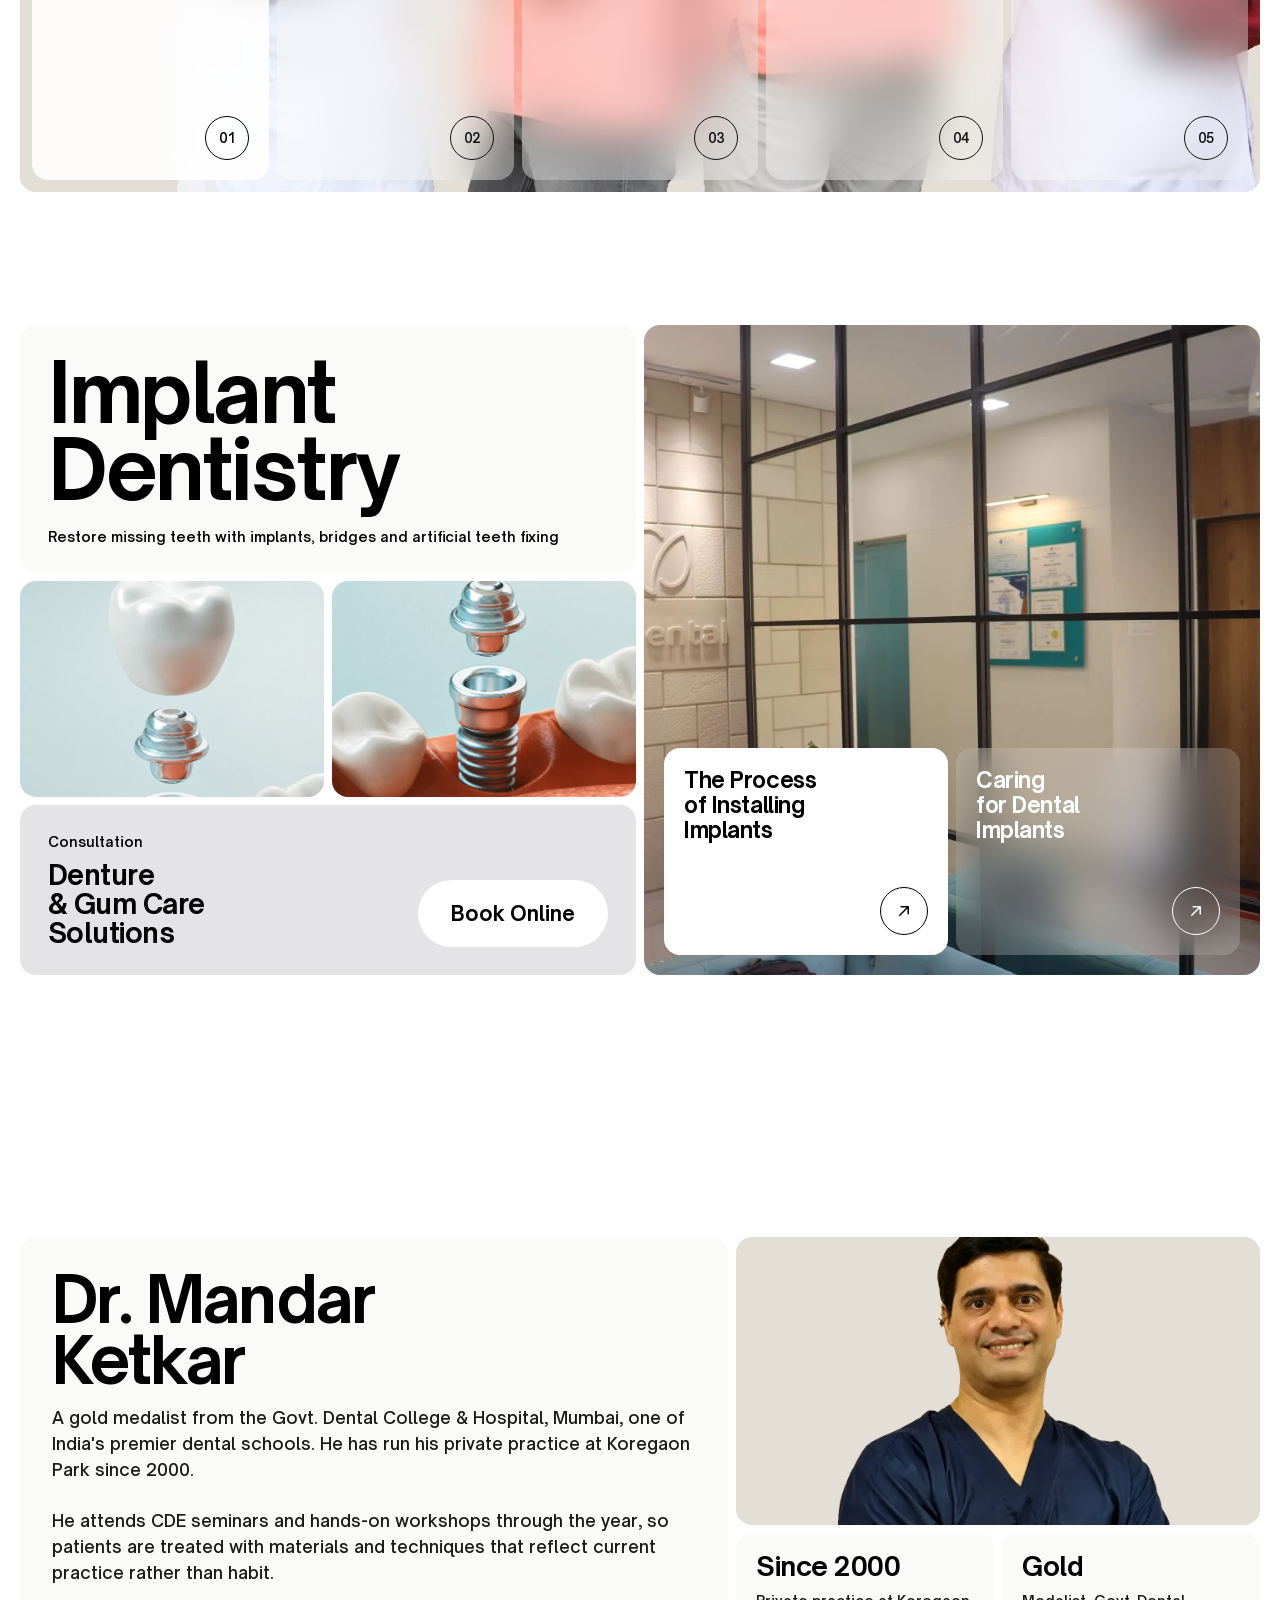
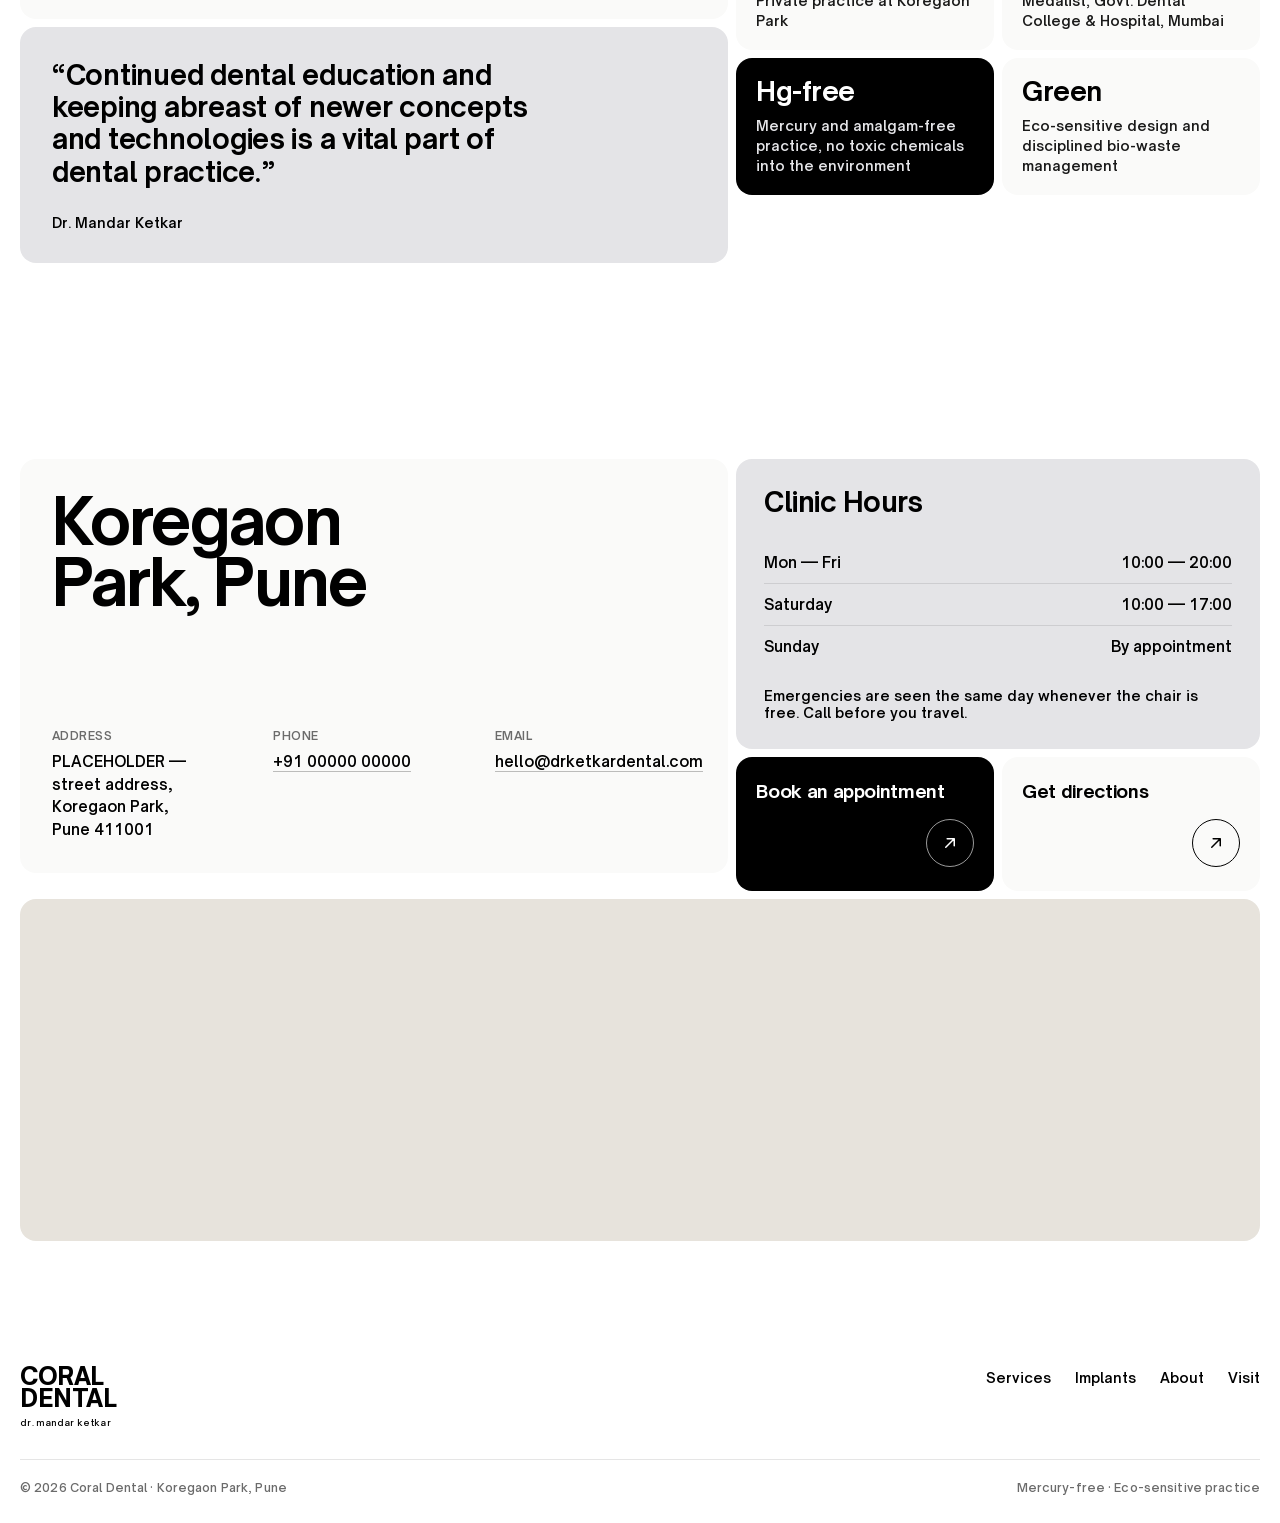
==== commit 69009ed3: "feat: respond on press, and give translucency a fallback Applies the parts of Apple's fluid-interfac" ====
--- a/index.html
+++ b/index.html
@@ -28,6 +28,7 @@
 <link rel="stylesheet" href="styles/base.css">
 <link rel="stylesheet" href="styles/sections.css">
 <link rel="stylesheet" href="styles/content.css">
+<link rel="stylesheet" href="styles/interaction.css">
 </head>
 <body>
 
--- a/styles/base.css
+++ b/styles/base.css
@@ -299,3 +299,8 @@
     transition-duration: .001ms !important;
   }
 }
+
+@media (max-width: 700px) {
+  .footer-nav { font-size: 15px; }
+  .footer-bottom { font-size: 13px; }
+}
--- a/styles/sections.css
+++ b/styles/sections.css
@@ -361,6 +361,22 @@
   }
   .hero-proof strong { font-size: clamp(10.5px, 3.1vw, 13px); white-space: nowrap; }
 
+  /* The phone headline is larger now, so the portrait band and the gaps
+     around the buttons give back the height it borrowed — this keeps the
+     hero to a single screen. Tablet keeps its original proportions. */
+  .hero-panel { --band: clamp(230px, 37vh, 380px); }
+  .hero-cta { margin-top: clamp(16px, 2.1vh, 26px); }
+  .hero-proof { margin-top: 20px; }
+
+  /* Phone type scale. The clamp minimums elsewhere are floors chosen for
+     desktop maximums, not a scale — at 390px the hero headline and every
+     section heading both landed on 48px and the hierarchy disappeared. */
+  .hero-title { font-size: clamp(3.1rem, 13.5vw, 3.6rem); }
+  .hero-lede  { font-size: 14px; line-height: 1.55; }
+  .tile__title { font-size: 22px; }
+  .tile__note  { font-size: 15px; }
+  .treatment h3 { font-size: 16.5px; }
+
   /* Treatment names carry themselves; the numbering added nothing. */
   .treatment__num { display: none; }
   .treatment {
--- a/styles/content.css
+++ b/styles/content.css
@@ -291,3 +291,25 @@
   .fact { min-height: 104px; }
   .visit-actions { grid-template-columns: 1fr; }
 }
+
+/* ── Phone type scale ───────────────────────────────────────────────────────
+   Continues the ramp set in sections.css: 52 hero / 38 section / 26 tile /
+   22 card / 20 quote / 17 body / 16 detail / 15 label / 13 micro.
+   ────────────────────────────────────────────────────────────────────────── */
+
+@media (max-width: 700px) {
+  .display        { font-size: clamp(2.2rem, 9.8vw, 2.5rem); }
+  .display--tight { font-size: clamp(2rem, 8.8vw, 2.25rem); }
+  .card__heading  { font-size: 22px; }
+  .about-quote p  { font-size: 20px; }
+
+  .prose { font-size: 14px; }
+  .action__label { font-size: 17px; }
+  .hours li { font-size: 15px; }
+  .visit-details dd { font-size: 14px; }
+  .fact__value { font-size: 20px; }
+
+  /* Secondary labels, a step under body copy. */
+  .card__note, .fact__label { font-size: 15px; }
+  .visit-details dt { font-size: 13px; }
+}
--- a/styles/interaction.css
+++ b/styles/interaction.css
@@ -0,0 +1,114 @@
+/* ==========================================================================
+   interaction.css — how the page answers a touch.
+
+   Loaded last on purpose: these rules have to win over the hover and
+   material rules declared in the three stylesheets before it.
+
+   Three jobs:
+     1. Respond on pointer-down, never on release.
+     2. Keep pointer-only affordances away from touch screens.
+     3. Give every translucent surface a solid fallback.
+   ========================================================================== */
+
+/* ── 1. Press feedback ────────────────────────────────────────────────────
+   :active fires on pointer-down, so the acknowledgement is immediate — no
+   waiting for the click. The browser's own grey tap flash goes, because we
+   are drawing our own. Large surfaces press less than small ones: the same
+   scale on a full-width card reads as a lurch. */
+
+.btn,
+.tile__cta,
+.action,
+.treatment,
+.photo-card,
+.site-nav > a,
+.footer-nav a,
+.logo,
+.nav-toggle,
+.visit-details a,
+.hero-proof li { -webkit-tap-highlight-color: transparent; }
+
+.btn,
+.action,
+.treatment,
+.nav-toggle { transition: transform 110ms ease-out, background-color .2s, color .2s, border-color .2s; }
+
+.btn:active,
+.nav-toggle:active { transform: scale(.96); }
+
+/* Bigger the surface, smaller the travel. */
+.action:active { transform: scale(.985); }
+.treatment:active { transform: scale(.975); }
+
+.site-nav > a:active,
+.footer-nav a:active,
+.visit-details a:active { opacity: .55; }
+
+.logo:active { opacity: .7; }
+
+/* ── 2. Hover belongs to pointers ─────────────────────────────────────────
+   A touch device has no hover, but it can latch one after a tap and leave an
+   element sitting in its hover state. Anything that moves is withdrawn on
+   touch; the press states above take over. */
+
+@media (hover: none) {
+  .btn--light:hover { transform: none; }
+  .treatment:hover { transform: none; background: rgba(255, 255, 255, .62); }
+  .action:hover { transform: none; }
+  .action:hover .arrow,
+  .photo-card:hover .arrow { transform: none; }
+  .visit-map:hover iframe { filter: grayscale(1) contrast(1.05); }
+}
+
+/* ── 3. Material fallbacks ────────────────────────────────────────────────
+   Every backdrop-filter on the site, made solid. Translucency is a
+   preference, legibility is not. */
+
+@media (prefers-reduced-transparency: reduce) {
+  .site-header,
+  .site-nav,
+  .btn--ghost,
+  .treatment,
+  .treatment--solid,
+  .hero-proof li,
+  .photo-card--glass {
+    backdrop-filter: none;
+    -webkit-backdrop-filter: none;
+  }
+  .site-header, .site-nav { background: var(--white); }
+  .btn--ghost, .treatment, .treatment--solid, .hero-proof li { background: var(--white); }
+  .photo-card--glass { background: rgba(20, 18, 16, .88); }
+  .booking::backdrop { backdrop-filter: none; background: rgba(0, 0, 0, .7); }
+}
+
+@media (prefers-contrast: more) {
+  .site-header,
+  .site-nav,
+  .btn--ghost,
+  .treatment,
+  .hero-proof li,
+  .photo-card--glass {
+    backdrop-filter: none;
+    -webkit-backdrop-filter: none;
+    background: var(--white);
+    color: var(--ink);
+  }
+  .btn--ghost, .treatment, .hero-proof li { border: 1px solid var(--ink); }
+  .photo-card--glass .arrow { border-color: var(--ink); }
+  .card__note, .fact__label, .tile__note { color: var(--ink); }
+  .visit-details dt { color: var(--ink-soft); }
+}
+
+/* ── 4. Small type sets a touch wider ────────────────────────────────────
+   The blanket heading rule tightens every heading, which is right at 53px
+   and wrong at 12. Below ~14px letters need air, not less of it. */
+
+.hero-proof strong { letter-spacing: .005em; }
+.footer-bottom { letter-spacing: .01em; }
+
+/* ── 5. The material is the divider ──────────────────────────────────────
+   A 1px line under floating chrome is the thing translucency exists to
+   replace: the blur and tonal shift already separate the header from what
+   scrolls beneath it. */
+
+.site-header[data-scrolled] { box-shadow: none; }
